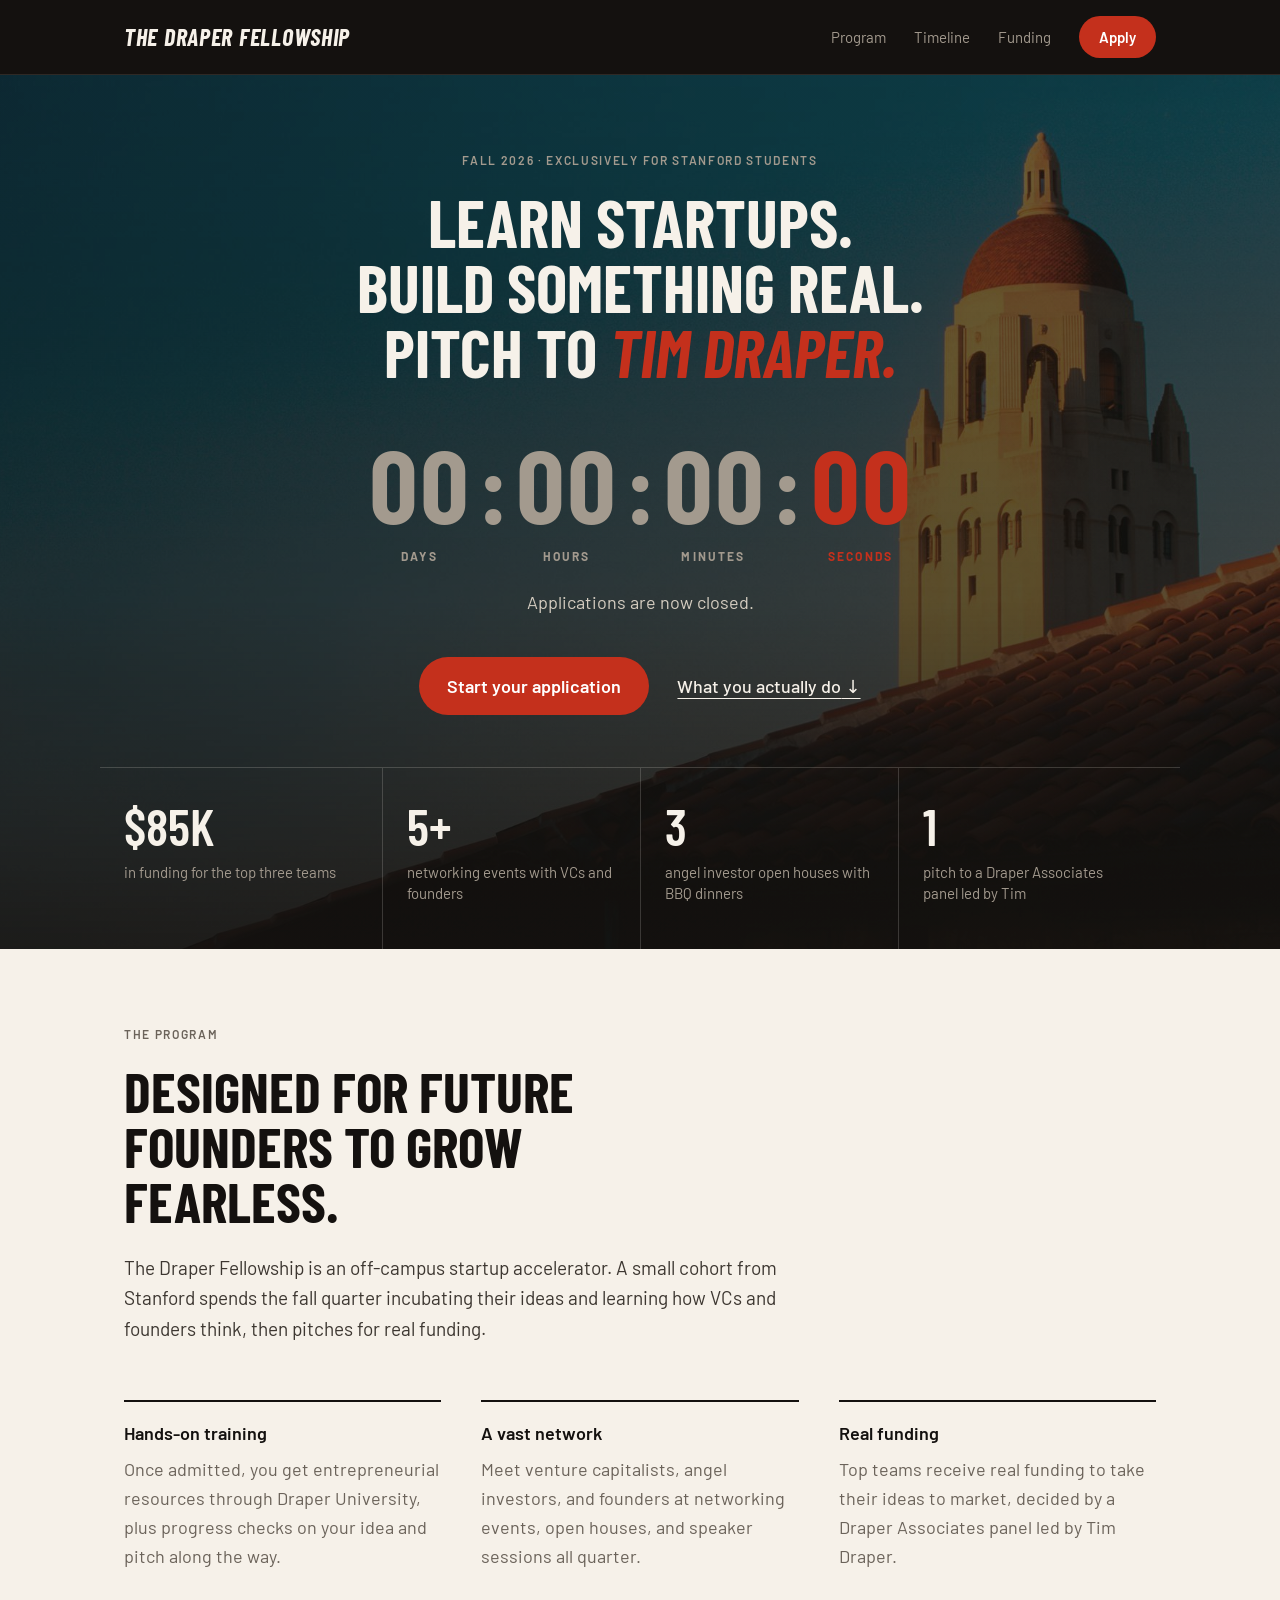
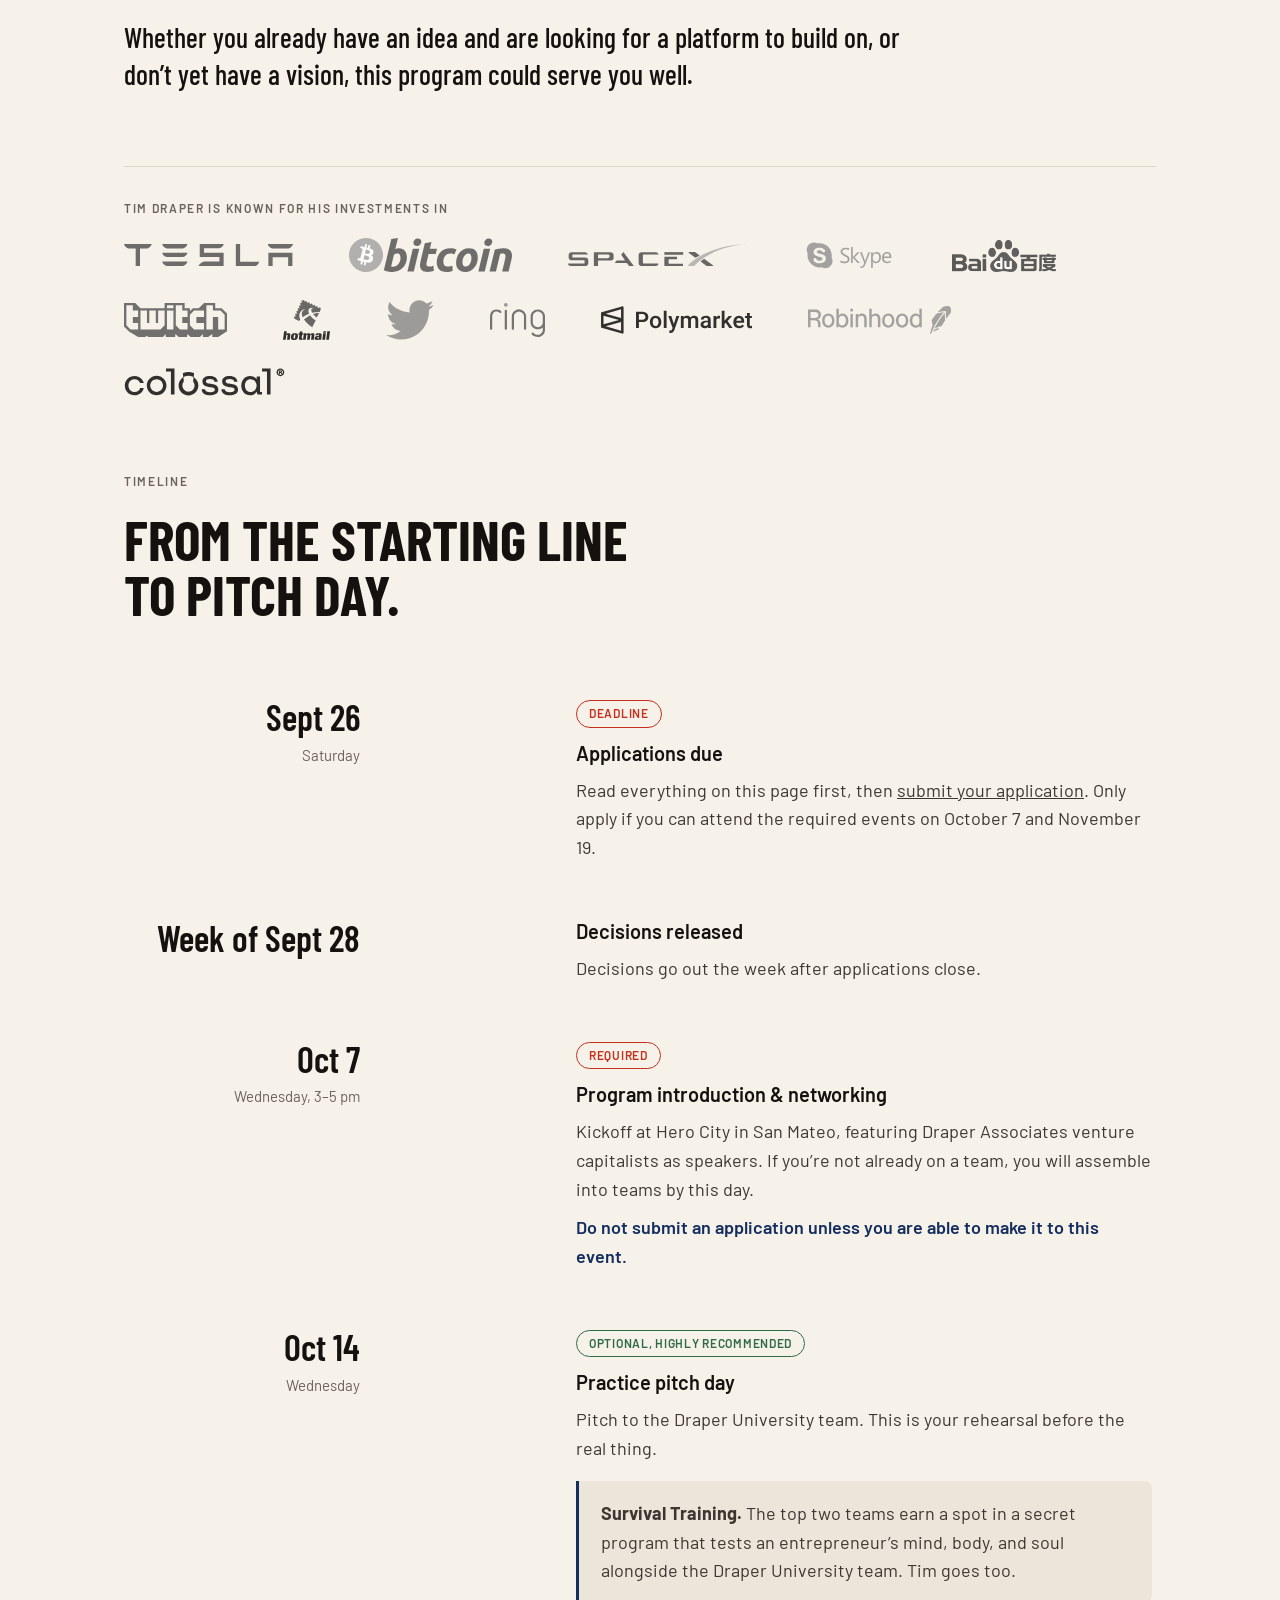
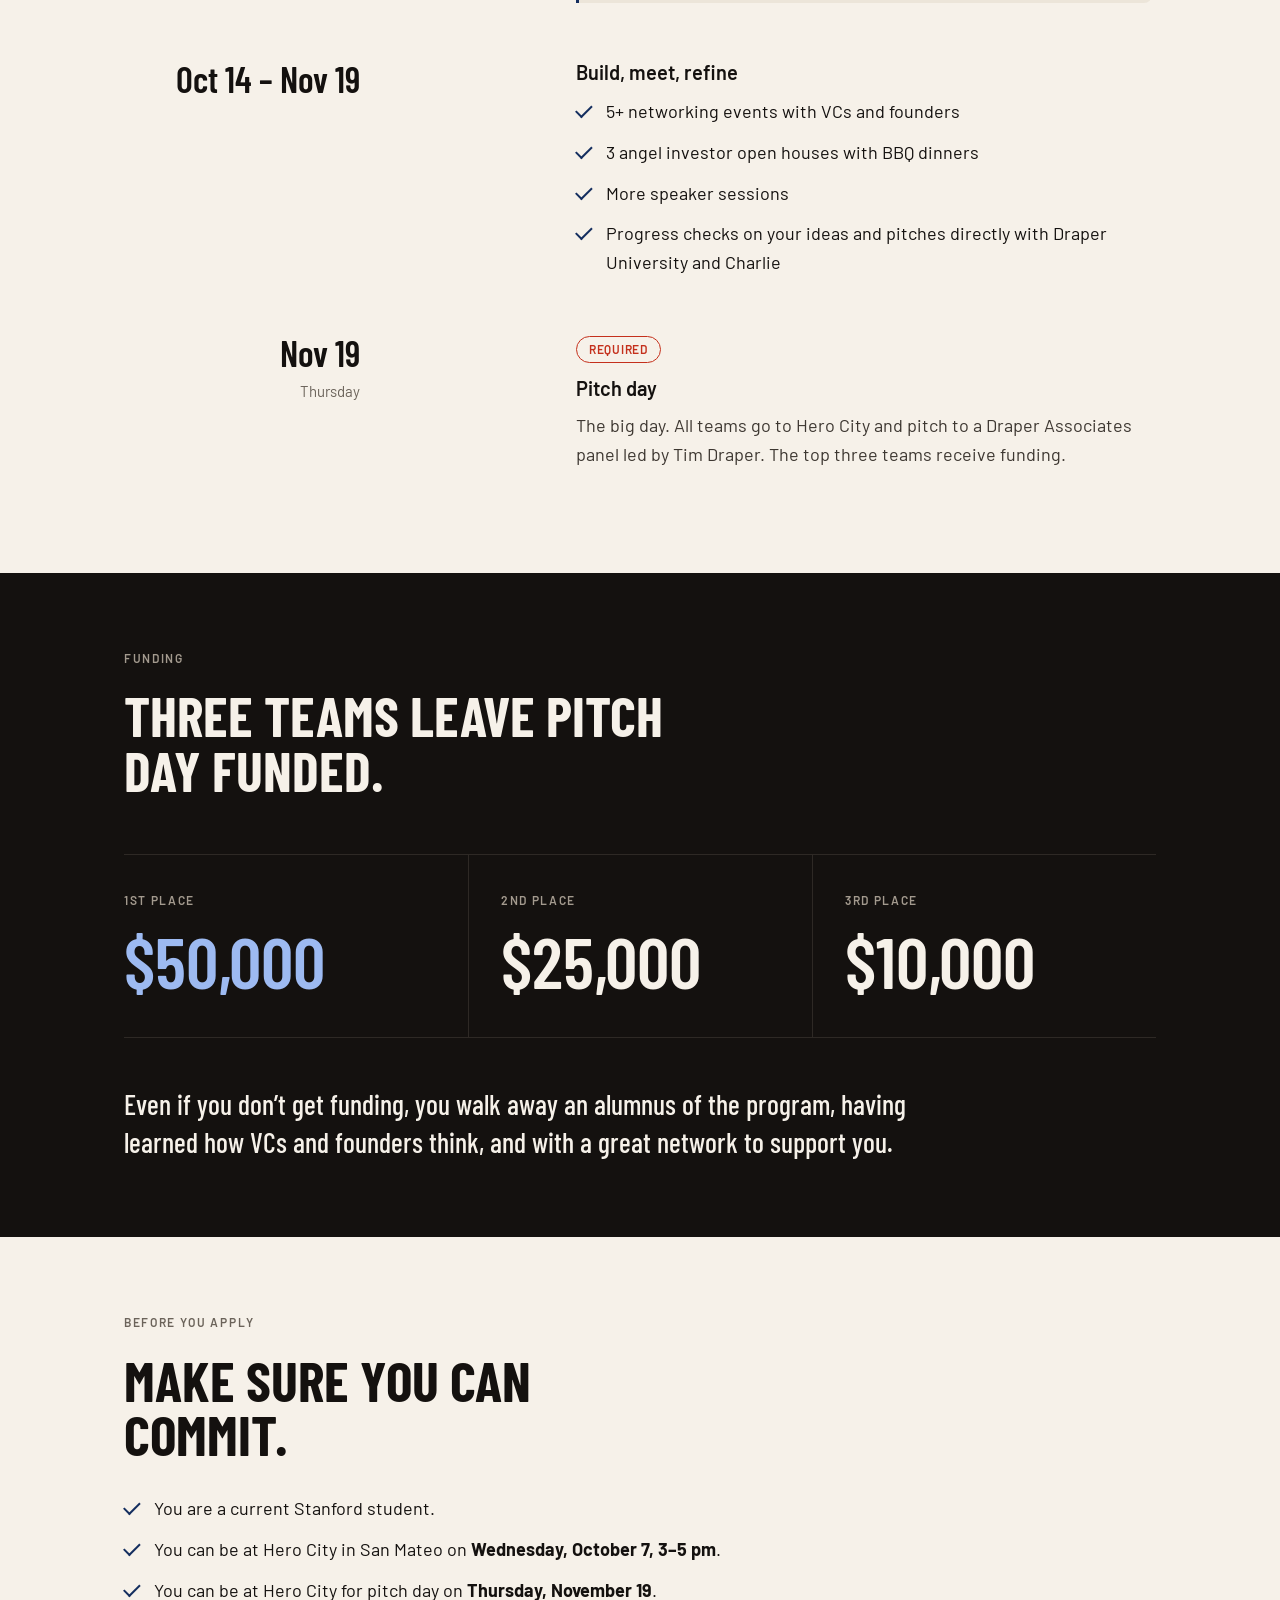
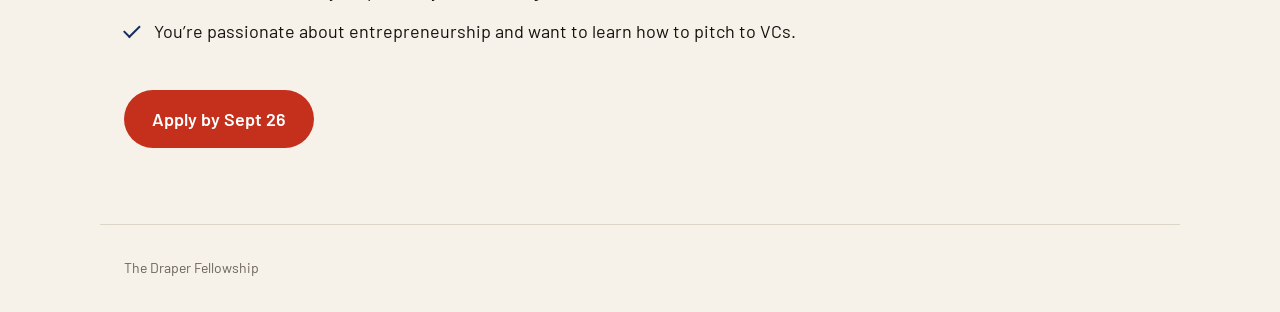
==== docs/index.html @ 833500d0 "Hero photo behind the landing block Co-Authored-By: Claude Fable 5.1 <noreply@anthropic.com> Claude-" ====
<!DOCTYPE html>
<html lang="en">
<head>
  <meta charset="utf-8">
  <meta name="viewport" content="width=device-width, initial-scale=1">
  <title>The Draper Fellowship</title>
  <meta name="description" content="An off-campus startup accelerator for Stanford students. Learn how VCs and founders think, build your network, and pitch a Draper Associates panel for real funding. Applications due Sept 26.">
  <meta property="og:title" content="The Draper Fellowship">
  <meta property="og:description" content="A fall-quarter startup accelerator for Stanford students. Applications due Sept 26.">
  <meta property="og:type" content="website">
  <meta name="theme-color" content="#14110f">
  <link rel="icon" href="data:image/svg+xml,%3Csvg xmlns='http://www.w3.org/2000/svg' viewBox='0 0 64 64'%3E%3Crect width='64' height='64' rx='12' fill='%2314110f'/%3E%3Ctext x='32' y='46' font-family='Georgia,serif' font-size='40' font-style='italic' text-anchor='middle' fill='%23f6f1e9'%3ED%3C/text%3E%3C/svg%3E">
  <link rel="preconnect" href="https://fonts.googleapis.com">
  <link rel="preconnect" href="https://fonts.gstatic.com" crossorigin>
  <link href="https://fonts.googleapis.com/css2?family=Barlow+Condensed:ital,wght@0,500;0,600;0,700;1,700&family=Barlow:wght@400;500;600&display=swap" rel="stylesheet">
  <link rel="stylesheet" href="styles.css?v=18">
  <script src="main.js?v=15" defer></script>
</head>
<body>

  <header class="bar dark">
    <div class="nav wrap">
      <a class="wordmark" href="#top">The Draper Fellowship</a>
      <nav aria-label="Main">
        <a href="#program">Program</a>
        <a href="#timeline">Timeline</a>
        <a href="#funding">Funding</a>
        <a class="btn btn-small" href="#apply">Apply</a>
      </nav>
    </div>
  </header>

  <div class="dark hero-bg">
    <section class="hero wrap" id="top">
      <p class="eyebrow">Fall 2026 &middot; Exclusively for Stanford students</p>
      <h1>Learn startups.<br>Build something real.<br>Pitch to <em>Tim Draper.</em></h1>
      <div class="countdown" data-deadline="2026-09-26T23:59:59-07:00" role="timer" aria-live="off">
        <div><span class="num" data-unit="d">00</span><span class="unit">Days</span></div>
        <div><span class="num" data-unit="h">00</span><span class="unit">Hours</span></div>
        <div><span class="num" data-unit="m">00</span><span class="unit">Minutes</span></div>
        <div><span class="num" data-unit="s">00</span><span class="unit">Seconds</span></div>
      </div>
      <p class="until">until applications close, Saturday September 26</p>
      <div class="cta-row">
        <a class="btn" href="https://forms.gle/SGNK3WYaj53eyeUG7" target="_blank" rel="noopener">Start your application</a>
        <a class="link-arrow" href="#program">What you actually do</a>
      </div>
    </section>

    <section class="stats wrap" aria-label="Program at a glance">
      <div><strong data-count="85" data-prefix="$" data-suffix="K">$85K</strong><span>in funding for the top three teams</span></div>
      <div><strong>5+</strong><span>networking events with VCs and founders</span></div>
      <div><strong>3</strong><span>angel investor open houses with BBQ dinners</span></div>
      <div><strong>1</strong><span>pitch to a Draper Associates panel led by Tim</span></div>
    </section>
  </div>

  <main>
    <section class="section wrap" id="program">
      <p class="eyebrow">The program</p>
      <h2>Designed for future founders to grow fearless.</h2>
      <p class="intro">The Draper Fellowship is an off-campus startup accelerator. A small cohort from Stanford spends the fall quarter incubating their ideas and learning how VCs and founders think, then pitches for real funding.</p>
      <div class="pillars">
        <article>
          <h3>Hands-on training</h3>
          <p>Once admitted, you get entrepreneurial resources through Draper University, plus progress checks on your idea and pitch along the way.</p>
        </article>
        <article>
          <h3>A vast network</h3>
          <p>Meet venture capitalists, angel investors, and founders at networking events, open houses, and speaker sessions all quarter.</p>
        </article>
        <article>
          <h3>Real funding</h3>
          <p>Top teams receive real funding to take their ideas to market, decided by a Draper Associates panel led by Tim Draper.</p>
        </article>
      </div>
      <p class="note">Whether you already have an idea and are looking for a platform to build on, or don&rsquo;t yet have a vision, this program could serve you well.</p>

      <div class="portfolio">
        <p class="eyebrow">Tim Draper is known for his investments in</p>
        <ul class="logos">
          <li><img src="logos/tesla.svg" alt="Tesla" loading="lazy"></li>
          <li><img src="logos/bitcoin.svg" alt="Bitcoin" loading="lazy"></li>
          <li><img src="logos/spacex.svg" alt="SpaceX" loading="lazy"></li>
          <li><img src="logos/skype.svg" alt="Skype" loading="lazy"></li>
          <li><img src="logos/baidu.png" alt="Baidu" loading="lazy"></li>
          <li><img src="logos/twitch.svg" alt="Twitch" loading="lazy"></li>
          <li><img src="logos/hotmail.svg" alt="Hotmail" loading="lazy"></li>
          <li><img src="logos/twitter.svg" alt="Twitter" loading="lazy"></li>
          <li><img src="logos/ring.svg" alt="Ring" loading="lazy"></li>
          <li><img src="logos/polymarket.svg" alt="Polymarket" loading="lazy"></li>
          <li><img src="logos/robinhood.svg" alt="Robinhood" loading="lazy"></li>
          <li><img src="logos/colossal.svg" alt="Colossal Biosciences" loading="lazy"></li>
        </ul>
      </div>
    </section>

    <section class="section wrap" id="timeline">
      <p class="eyebrow">Timeline</p>
      <h2>From the starting line to pitch day.</h2>

      <div class="timeline-wrap">
      <ol class="timeline">
        <li>
          <div class="when"><span class="date">Sept 26</span><span class="day">Saturday</span></div>
          <div class="what">
            <span class="tag tag-accent">Deadline</span>
            <h3>Applications due</h3>
            <p>Read everything on this page first, then <a href="#apply">submit your application</a>. Only apply if you can attend the required events on October 7 and November 19.</p>
          </div>
        </li>
        <li>
          <div class="when"><span class="date">Week of Sept 28</span></div>
          <div class="what">
            <h3>Decisions released</h3>
            <p>Decisions go out the week after applications close.</p>
          </div>
        </li>
        <li>
          <div class="when"><span class="date">Oct 7</span><span class="day">Wednesday, 3&ndash;5 pm</span></div>
          <div class="what">
            <span class="tag tag-accent">Required</span>
            <h3>Program introduction &amp; networking</h3>
            <p>Kickoff at Hero City in San Mateo, featuring Draper Associates venture capitalists as speakers. If you&rsquo;re not already on a team, you will assemble into teams by this day.</p>
            <p class="warn">Do not submit an application unless you are able to make it to this event.</p>
          </div>
        </li>
        <li>
          <div class="when"><span class="date">Oct 14</span><span class="day">Wednesday</span></div>
          <div class="what">
            <span class="tag tag-go">Optional, highly recommended</span>
            <h3>Practice pitch day</h3>
            <p>Pitch to the Draper University team. This is your rehearsal before the real thing.</p>
            <p class="callout"><strong>Survival Training.</strong> The top two teams earn a spot in a secret program that tests an entrepreneur&rsquo;s mind, body, and soul alongside the Draper University team. Tim goes too.</p>
          </div>
        </li>
        <li>
          <div class="when"><span class="date">Oct 14 &ndash; Nov 19</span></div>
          <div class="what">
            <h3>Build, meet, refine</h3>
            <ul class="checks">
              <li>5+ networking events with VCs and founders</li>
              <li>3 angel investor open houses with BBQ dinners</li>
              <li>More speaker sessions</li>
              <li>Progress checks on your ideas and pitches directly with Draper University and Charlie</li>
            </ul>
          </div>
        </li>
        <li>
          <div class="when"><span class="date">Nov 19</span><span class="day">Thursday</span></div>
          <div class="what">
            <span class="tag tag-accent">Required</span>
            <h3>Pitch day</h3>
            <p>The big day. All teams go to Hero City and pitch to a Draper Associates panel led by Tim Draper. The top three teams receive funding.</p>
          </div>
        </li>
      </ol>
      </div>
    </section>

    <section class="dark band" id="funding">
      <div class="wrap">
        <p class="eyebrow">Funding</p>
        <h2>Three teams leave pitch day funded.</h2>
        <div class="prizes">
          <div><span class="place">1st place</span><strong data-count="50000" data-prefix="$">$50,000</strong></div>
          <div><span class="place">2nd place</span><strong data-count="25000" data-prefix="$">$25,000</strong></div>
          <div><span class="place">3rd place</span><strong data-count="10000" data-prefix="$">$10,000</strong></div>
        </div>
        <p class="note">Even if you don&rsquo;t get funding, you walk away an alumnus of the program, having learned how VCs and founders think, and with a great network to support you.</p>
      </div>
    </section>

    <section class="section wrap apply" id="apply">
      <p class="eyebrow">Before you apply</p>
      <h2>Make sure you can commit.</h2>
      <ul class="checks">
        <li>You are a current Stanford student.</li>
        <li>You can be at Hero City in San Mateo on <strong>Wednesday, October 7, 3&ndash;5 pm</strong>.</li>
        <li>You can be at Hero City for pitch day on <strong>Thursday, November 19</strong>.</li>
        <li>You&rsquo;re passionate about entrepreneurship and want to learn how to pitch to VCs.</li>
      </ul>
      <a class="btn" href="https://forms.gle/SGNK3WYaj53eyeUG7" target="_blank" rel="noopener">Apply by Sept 26</a>
    </section>
  </main>

  <dialog class="welcome" aria-labelledby="welcome-title">
    <button class="welcome-close" type="button" aria-label="Close">&times;</button>
    <p class="eyebrow">Fall 2026 &middot; Stanford students</p>
    <h2 id="welcome-title">Stay in the loop.</h2>
    <p>Applications for The Draper Fellowship close Saturday, September 26. Leave your email for updates on events, deadlines and future cohorts.</p>
    <!-- MAILING LIST: data-form is the Google Form ID, data-entry the Email question's entry ID -->
    <form class="signup" data-form="1FAIpQLSf-tnY-HEZsAlSO1pd43NrsyA0CG9No7Oa1sWK3fm_6iik1VA" data-entry="2117742512" novalidate>
      <label class="sr-only" for="signup-email">Email</label>
      <input id="signup-email" type="email" name="email" placeholder="you@stanford.edu" required autocomplete="email">
      <button class="btn" type="submit">Join the list</button>
      <p class="signup-msg" aria-live="polite"></p>
    </form>
    <div class="cta-row">
      <a class="btn btn-outline" href="https://forms.gle/SGNK3WYaj53eyeUG7" target="_blank" rel="noopener">Start your application</a>
      <button class="link-arrow welcome-later" type="button">Read about the program first</button>
    </div>
  </dialog>

  <footer class="wrap">
    <span>The Draper Fellowship</span>
  </footer>

</body>
</html>
---- docs/styles.css ----
:root {
  --ink: #14110f;
  --paper: #f6f1e9;
  --muted: #6b635a;
  --line: #ddd5c8;
  --accent: #142e5f;
  --on-accent: #fff;
  /* red for the CTA and required/deadline tags, green for the optional tag */
  --red: #c4301c;
  --green: #2e6b45;
  --display: "Barlow Condensed", "Arial Narrow", sans-serif;
  --sans: "Barlow", system-ui, -apple-system, sans-serif;
}

* { box-sizing: border-box; }

html { scroll-behavior: smooth; }

@media (prefers-reduced-motion: reduce) {
  html { scroll-behavior: auto; }
}

body {
  margin: 0;
  background: var(--paper);
  color: var(--ink);
  font-family: var(--sans);
  font-size: 1.125rem;
  line-height: 1.6;
  -webkit-font-smoothing: antialiased;
}

h1, h2, h3, p, ul, ol { margin: 0; }
ul, ol { padding: 0; list-style: none; }

a { color: inherit; }
a:focus-visible { outline: 2px solid var(--accent); outline-offset: 3px; }

.wrap {
  width: 100%;
  max-width: 1080px;
  margin-inline: auto;
  padding-inline: 24px;
}

.dark {
  background: var(--ink);
  color: var(--paper);
  --muted: #a39a8e;
  --line: #2e2925;
  /* #142e5f is unreadable on ink (1.4:1), so dark sections use a tint of the same hue */
  --accent: #9dbaf1;
  --on-accent: var(--ink);
}

h1, h2 {
  font-family: var(--display);
  font-weight: 700;
  text-transform: uppercase;
  line-height: 0.98;
}

h1 { font-size: clamp(2.0625rem, 5.4vw, 4.125rem); margin-inline: auto; }
h1 em { color: var(--red); }
h2 { font-size: clamp(2.125rem, 4.8vw, 3.5rem); max-width: 22ch; }
h3 { font-size: 1.125rem; font-weight: 600; line-height: 1.3; }

.eyebrow {
  font-size: 0.75rem;
  font-weight: 600;
  letter-spacing: 0.14em;
  text-transform: uppercase;
  color: var(--muted);
  margin-bottom: 20px;
}

/* Nav */

.bar {
  position: sticky;
  top: 0;
  z-index: 10;
  border-bottom: 1px solid var(--line);
}

[id] { scroll-margin-top: 72px; }

.nav {
  display: flex;
  align-items: center;
  justify-content: space-between;
  gap: 16px;
  padding-block: 16px;
}

.wordmark {
  font-family: var(--display);
  font-weight: 700;
  font-style: italic;
  text-transform: uppercase;
  letter-spacing: 0.03em;
  font-size: 1.5rem;
  text-decoration: none;
  line-height: 1.1;
}

.nav nav { display: flex; align-items: center; gap: 28px; }

.nav nav a:not(.btn) {
  font-size: 0.9375rem;
  text-decoration: none;
  color: var(--muted);
}
.nav nav a:not(.btn):hover { color: var(--paper); }

/* Buttons */

.btn {
  display: inline-block;
  background: var(--red);
  color: #fff;
  font-weight: 600;
  text-decoration: none;
  padding: 15px 28px;
  border-radius: 999px;
  transition: transform 0.15s ease, background 0.15s ease;
}
.btn:hover { background: color-mix(in srgb, var(--red) 88%, #000); transform: translateY(-1px); }
.btn-small { padding: 9px 20px; font-size: 0.9375rem; }

.link-arrow { font-weight: 500; text-underline-offset: 5px; background: none; border: 0; padding: 0; font: inherit; font-weight: 500; color: inherit; text-decoration: underline; cursor: pointer; }
.link-arrow::after { content: " \2193"; }

/* Hero */

/* photo behind the landing block; the gradient keeps cream text readable over the sky and roof */
.hero-bg {
  background:
    linear-gradient(180deg, rgba(20, 17, 15, 0.62) 0%, rgba(20, 17, 15, 0.7) 60%, rgba(20, 17, 15, 0.92) 100%),
    url("hero.jpg") center 30% / cover no-repeat;
}
.hero-bg .stats { border-top-color: rgba(246, 241, 233, 0.18); }
.hero-bg .stats div + div { border-left-color: rgba(246, 241, 233, 0.18); }


.hero { padding-block: clamp(38px, 6.4vw, 76px) clamp(32px, 4.8vw, 52px); text-align: center; }
.hero .cta-row { justify-content: center; }

.countdown {
  display: flex;
  justify-content: center;
  align-items: flex-start;
  margin-top: clamp(28px, 4vw, 48px);
}
.countdown div { position: relative; padding-inline: 0.22em; font-size: clamp(2.5rem, 8vw, 6.5rem); }
/* the colon between groups */
.countdown div + div::before {
  content: ":";
  position: absolute;
  left: 0;
  top: 0.02em;
  transform: translateX(-50%);
  color: var(--muted);
  font-family: var(--display);
  font-weight: 700;
  line-height: 1;
}
.countdown .num {
  display: block;
  font-family: var(--display);
  font-weight: 700;
  font-size: 1em;
  line-height: 1;
  font-variant-numeric: tabular-nums;
}
.countdown .unit {
  display: block;
  margin-top: 12px;
  font-size: 0.75rem;
  font-weight: 700;
  letter-spacing: 0.18em;
  text-transform: uppercase;
  color: var(--accent);
}
.countdown div:last-child .num, .countdown div:last-child .unit { color: var(--red); }
.countdown.is-over .num, .countdown.is-over .unit { color: var(--muted); }

.until { margin-top: 22px; color: #d5cdc1; }

.intro { max-width: 62ch; margin-top: 24px; font-size: 1.1875rem; color: #3d3731; }

.cta-row {
  display: flex;
  flex-wrap: wrap;
  align-items: center;
  gap: 16px 28px;
  margin-top: 40px;
}

.stats {
  display: grid;
  grid-template-columns: repeat(4, 1fr);
  border-top: 1px solid var(--line);
}

.stats div { padding: 32px 24px 44px 0; }
.stats div + div { padding-left: 24px; border-left: 1px solid var(--line); }

.stats strong {
  display: block;
  font-family: var(--display);
  font-weight: 600;
  font-size: clamp(2.25rem, 4vw, 3.25rem);
  line-height: 1;
  margin-bottom: 10px;
}

.stats span { font-size: 0.9375rem; color: var(--muted); line-height: 1.45; display: block; }

/* Sections */

.section { padding-block: clamp(44px, 6.4vw, 76px); }
.section + .section { padding-top: 0; }

.pillars {
  display: grid;
  grid-template-columns: repeat(3, 1fr);
  gap: 40px;
  margin-top: 56px;
}

.pillars article { border-top: 2px solid var(--ink); padding-top: 20px; }
.pillars p { margin-top: 10px; color: var(--muted); }

.note {
  max-width: 62ch;
  margin-top: 48px;
  font-family: var(--display);
  font-weight: 500;
  font-size: clamp(1.375rem, 2.4vw, 1.75rem);
  line-height: 1.35;
}

.portfolio { margin-top: 72px; padding-top: 32px; border-top: 1px solid var(--line); }

.logos { display: flex; flex-wrap: wrap; align-items: center; gap: 28px 56px; }

/* logos are shown in one tone so the mixed brand colors read as a set; hover restores color */
.logos img {
  display: block;
  height: 34px;
  width: auto;
  filter: grayscale(1);
  opacity: 0.8;
  transition: filter 0.3s ease, opacity 0.3s ease;
}
.logos img:hover { filter: none; opacity: 1; }
/* wide wordmarks and tall marks sized to similar visual weight */
.logos img[alt="Tesla"], .logos img[alt="SpaceX"] { height: 22px; }
.logos img[alt="Colossal Biosciences"], .logos img[alt="Polymarket"], .logos img[alt="Robinhood"] { height: 28px; }
.logos img[alt="Hotmail"], .logos img[alt="Twitter"] { height: 40px; }

/* Timeline: main.js draws a winding road between the date and detail columns */

.timeline-wrap { position: relative; margin-top: 48px; --road-x: 260px; --road-w: 168px; }
.timeline { position: relative; }

.timeline > li {
  display: grid;
  grid-template-columns: var(--road-x) var(--road-w) 1fr;
  padding-block: 28px;
}
.when { text-align: right; padding-right: 24px; }
.what { grid-column: 3; padding-left: 24px; }

.road {
  position: absolute;
  top: 0;
  left: var(--road-x);
  width: var(--road-w);
  height: 100%;
  overflow: visible;
  pointer-events: none;
}
.road path { fill: none; }
.road-base { stroke: #cfc6b8; }
.road-driven { stroke: var(--accent); }
.road-dash { stroke: var(--paper); stroke-dasharray: 10 12; }

.flag { opacity: 0.3; transition: opacity 0.3s ease; transform-box: fill-box; transform-origin: 50% 100%; }
.flag.is-active { opacity: 1; }
.flag line { stroke: var(--ink); stroke-width: 2; stroke-linecap: round; }
.flag rect { stroke: var(--ink); stroke-width: 1; }

.car-body { fill: #fff; stroke: var(--ink); stroke-width: 1.5; }
.car-stripe { fill: var(--accent); }
.car-glass { fill: var(--ink); }

.when .date {
  display: block;
  font-family: var(--display);
  font-weight: 600;
  font-size: clamp(1.75rem, 3vw, 2.25rem);
  line-height: 1.1;
}
.when .day { display: block; margin-top: 6px; font-size: 0.9375rem; color: var(--muted); }

.what { max-width: 60ch; }
.what p { margin-top: 10px; color: #3d3731; }
.what h3 { font-size: 1.25rem; }

.tag {
  display: inline-block;
  margin-bottom: 12px;
  padding: 3px 12px;
  border: 1px solid var(--line);
  border-radius: 999px;
  font-size: 0.75rem;
  font-weight: 600;
  letter-spacing: 0.06em;
  text-transform: uppercase;
  color: var(--muted);
}
.tag-accent { border-color: var(--red); color: var(--red); }
.tag-go { border-color: var(--green); color: var(--green); }

.what .warn { color: var(--accent); font-weight: 600; }

.what .callout {
  margin-top: 18px;
  padding: 18px 22px;
  background: #ece5d9;
  border-left: 3px solid var(--accent);
  border-radius: 0 8px 8px 0;
}

.checks li {
  position: relative;
  padding-left: 30px;
  margin-top: 12px;
}
.checks li::before {
  content: "";
  position: absolute;
  left: 2px;
  top: 0.55em;
  width: 14px;
  height: 7px;
  border-left: 2px solid var(--accent);
  border-bottom: 2px solid var(--accent);
  transform: rotate(-45deg) translateY(-3px);
}

/* Funding band */

.band { padding-block: clamp(44px, 6.4vw, 76px); }

.prizes {
  display: grid;
  grid-template-columns: repeat(3, 1fr);
  margin-top: 56px;
  border-block: 1px solid var(--line);
}

.prizes div { padding: 36px 24px 40px 0; }
.prizes div + div { padding-left: 32px; border-left: 1px solid var(--line); }

.prizes .place {
  display: block;
  font-size: 0.75rem;
  font-weight: 600;
  letter-spacing: 0.14em;
  text-transform: uppercase;
  color: var(--muted);
  margin-bottom: 14px;
}

.prizes strong {
  font-family: var(--display);
  font-weight: 600;
  font-size: clamp(2.5rem, 6vw, 4.5rem);
  line-height: 1;
}
.prizes div:first-child strong { color: var(--accent); }

/* Apply */

.apply .checks { margin-top: 32px; }
.apply .btn { margin-top: 44px; }

footer {
  padding-block: 32px;
  border-top: 1px solid var(--line);
  font-size: 0.875rem;
  color: var(--muted);
}

/* Motion (classes are added by main.js, so nothing is hidden without it) */

.reveal {
  opacity: 0;
  transform: translateY(22px);
  transition: opacity 0.7s ease, transform 0.7s cubic-bezier(0.2, 0.7, 0.2, 1);
  transition-delay: var(--d, 0s);
}
.reveal.in { opacity: 1; transform: none; }
.stats .reveal { transition-delay: calc(0.5s + var(--d, 0s)); }

.marquee {
  overflow: hidden;
  -webkit-mask-image: linear-gradient(90deg, transparent, #000 8%, #000 92%, transparent);
  mask-image: linear-gradient(90deg, transparent, #000 8%, #000 92%, transparent);
}
.marquee .track { display: flex; width: max-content; animation: marquee 45s linear infinite; }
.marquee:hover .track { animation-play-state: paused; }
.marquee ul { flex-wrap: nowrap; flex-shrink: 0; padding-right: 56px; }

@keyframes marquee { to { transform: translateX(-50%); } }
@keyframes flag-pop { 50% { transform: scale(1.3); } }
@keyframes rise { from { opacity: 0; transform: translateY(24px); } }

@media (prefers-reduced-motion: no-preference) {
  .flag.is-active { animation: flag-pop 0.4s ease; }
  .hero > * { animation: rise 0.9s cubic-bezier(0.2, 0.7, 0.2, 1) both; }
  .hero > :nth-child(2) { animation-delay: 0.08s; }
  .hero > :nth-child(3) { animation-delay: 0.2s; }
  .hero > :nth-child(4) { animation-delay: 0.32s; }
}

/* Welcome popup */

.welcome {
  width: min(92vw, 520px);
  padding: 36px 36px 32px;
  border: 0;
  border-radius: 16px;
  background: var(--paper);
  color: var(--ink);
  box-shadow: 0 30px 80px rgba(0, 0, 0, 0.35);
}
.welcome::backdrop { background: rgba(20, 17, 15, 0.7); }

/* Gradual entrance. Browsers without @starting-style just show the dialog immediately. */
@media (prefers-reduced-motion: no-preference) {
  .welcome, .welcome::backdrop {
    transition: opacity 0.45s ease, transform 0.45s cubic-bezier(0.2, 0.7, 0.2, 1), overlay 0.45s allow-discrete, display 0.45s allow-discrete;
  }
  .welcome[open] { opacity: 1; transform: translateY(0); }
  .welcome[open]::backdrop { opacity: 1; }
  @starting-style {
    .welcome[open] { opacity: 0; transform: translateY(28px); }
    .welcome[open]::backdrop { opacity: 0; }
  }
  .welcome:not([open]) { opacity: 0; transform: translateY(28px); }
  .welcome:not([open])::backdrop { opacity: 0; }
}
.welcome h2 { font-size: clamp(2rem, 4vw, 2.75rem); margin-bottom: 14px; }
.welcome p:not(.eyebrow) { color: #3d3731; }
.welcome .eyebrow { margin-bottom: 12px; }
.welcome .cta-row { margin-top: 22px; gap: 14px 24px; }
.signup { display: flex; flex-wrap: wrap; gap: 10px; margin-top: 22px; }
.signup input {
  flex: 1 1 200px;
  min-width: 0;
  padding: 13px 16px;
  border: 1px solid #c9c0b2;
  border-radius: 999px;
  background: #fff;
  color: var(--ink);
  font: inherit;
}
.signup input:focus { outline: 2px solid var(--accent); outline-offset: 2px; }
.signup .btn { padding-block: 13px; }
.signup-msg { flex-basis: 100%; min-height: 1.4em; margin: 0; font-size: 0.9375rem; color: var(--green); }
.signup-msg.is-error { color: var(--red); }
.signup.is-done input, .signup.is-done .btn { display: none; }

.btn-outline { background: transparent; color: var(--ink); box-shadow: inset 0 0 0 2px var(--ink); }
.btn-outline:hover { background: var(--ink); color: var(--paper); }

.sr-only { position: absolute; width: 1px; height: 1px; overflow: hidden; clip: rect(0 0 0 0); white-space: nowrap; }

.welcome-close {
  position: absolute;
  top: 12px;
  right: 14px;
  width: 36px;
  height: 36px;
  border: 0;
  border-radius: 50%;
  background: transparent;
  color: var(--muted);
  font-size: 1.5rem;
  line-height: 1;
  cursor: pointer;
}
.welcome-close:hover { background: #ece5d9; color: var(--ink); }

/* Small screens */

@media (max-width: 760px) {
  .nav nav a:not(.btn) { display: none; }

  .stats { grid-template-columns: repeat(2, 1fr); }
  .stats div { padding: 24px 16px 28px 0; }
  .stats div + div { padding-left: 0; border-left: 0; }
  .stats div:nth-child(even) { padding-left: 20px; border-left: 1px solid var(--line); }
  .stats div:nth-child(n+3) { border-top: 1px solid var(--line); }

  .pillars { grid-template-columns: 1fr; gap: 32px; }

  .countdown .unit { font-size: 0.625rem; letter-spacing: 0.12em; }
  .hero-bg { background-position: 76% 30%; background-size: auto 130%; }
  .welcome { padding: 28px 22px 24px; }

  .logos { gap: 20px 36px; }
  .logos img { height: 26px; }
  .logos img[alt="Tesla"], .logos img[alt="SpaceX"] { height: 17px; }
  .logos img[alt="Colossal Biosciences"], .logos img[alt="Polymarket"], .logos img[alt="Robinhood"] { height: 22px; }
  .logos img[alt="Hotmail"], .logos img[alt="Twitter"] { height: 30px; }
  .marquee ul { padding-right: 36px; }

  .timeline-wrap { --road-x: 0px; --road-w: 76px; }
  .timeline > li { display: block; padding: 22px 0 22px calc(var(--road-w) + 8px); }
  .when { text-align: left; padding-right: 0; margin-bottom: 12px; }
  .what { padding-left: 0; }

  .prizes { grid-template-columns: 1fr; }
  .prizes div { padding: 24px 0; }
  .prizes div + div { padding-left: 0; border-left: 0; border-top: 1px solid var(--line); }
}
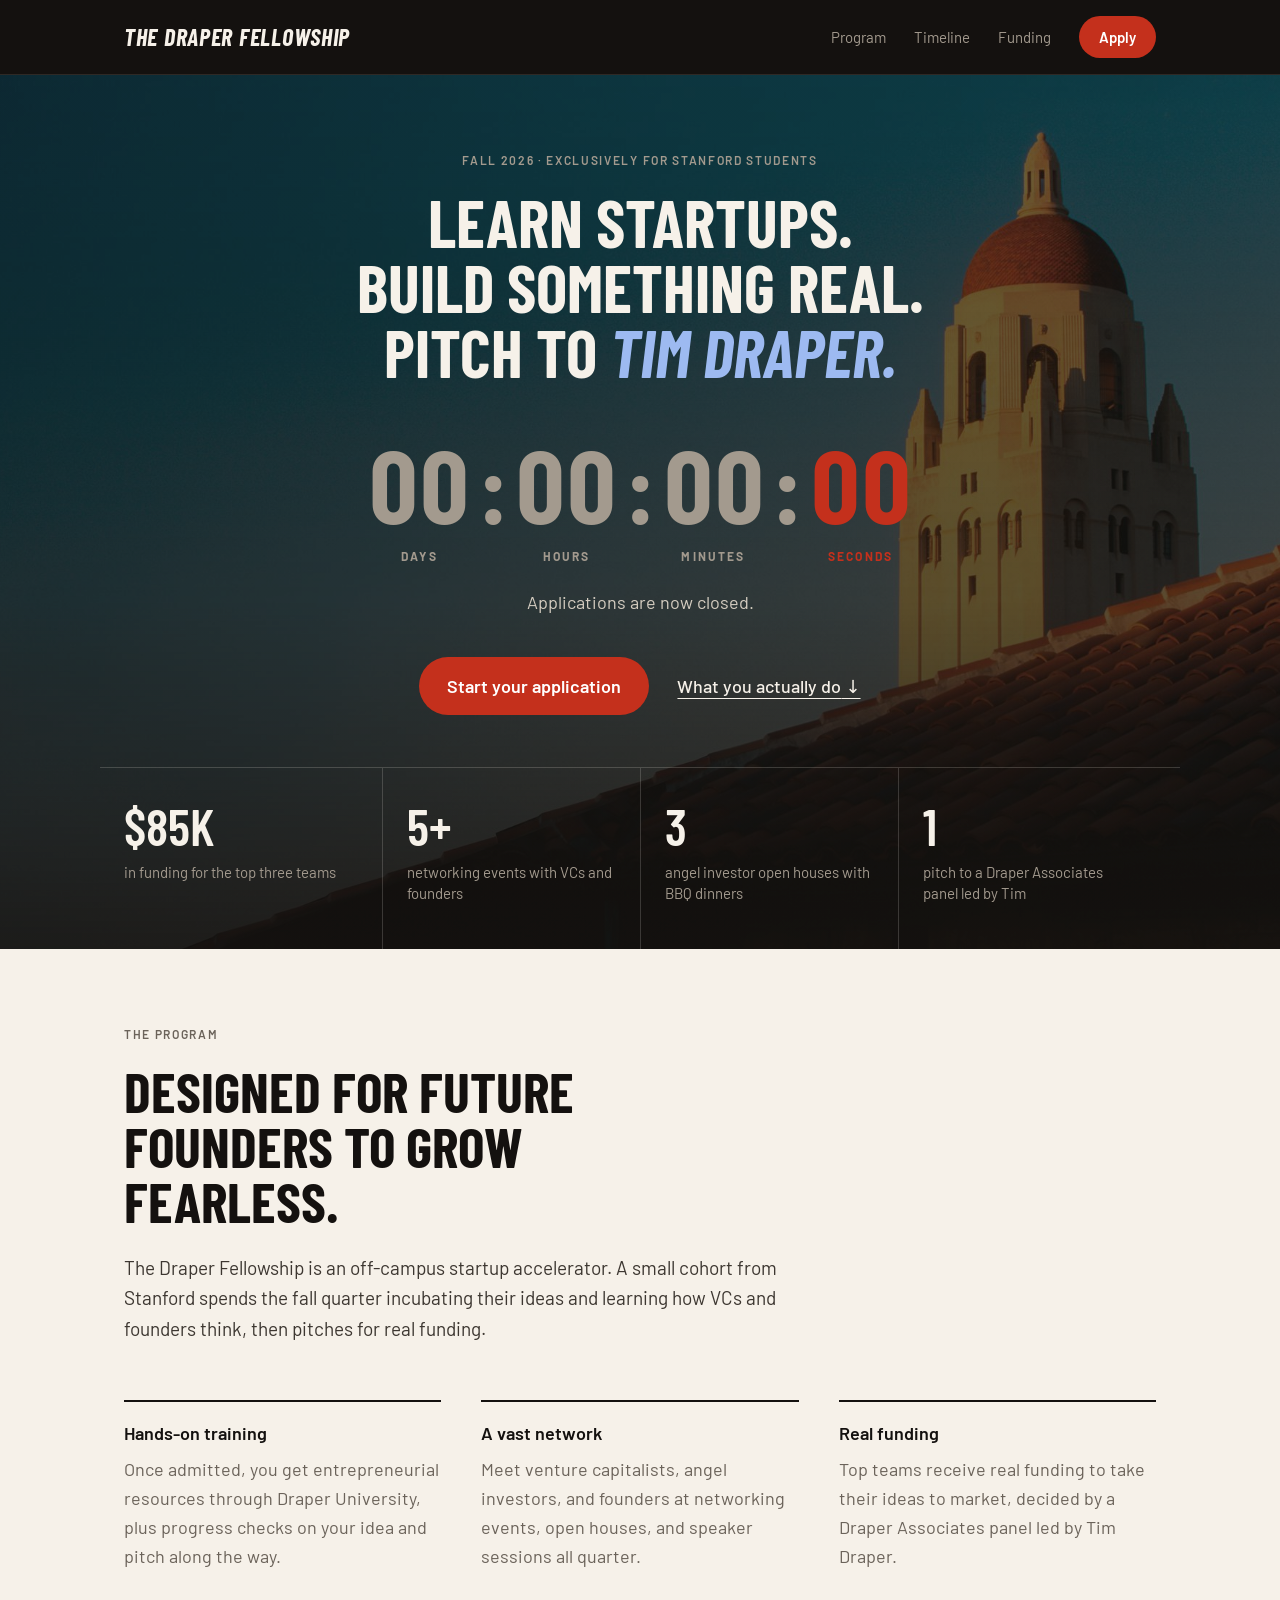
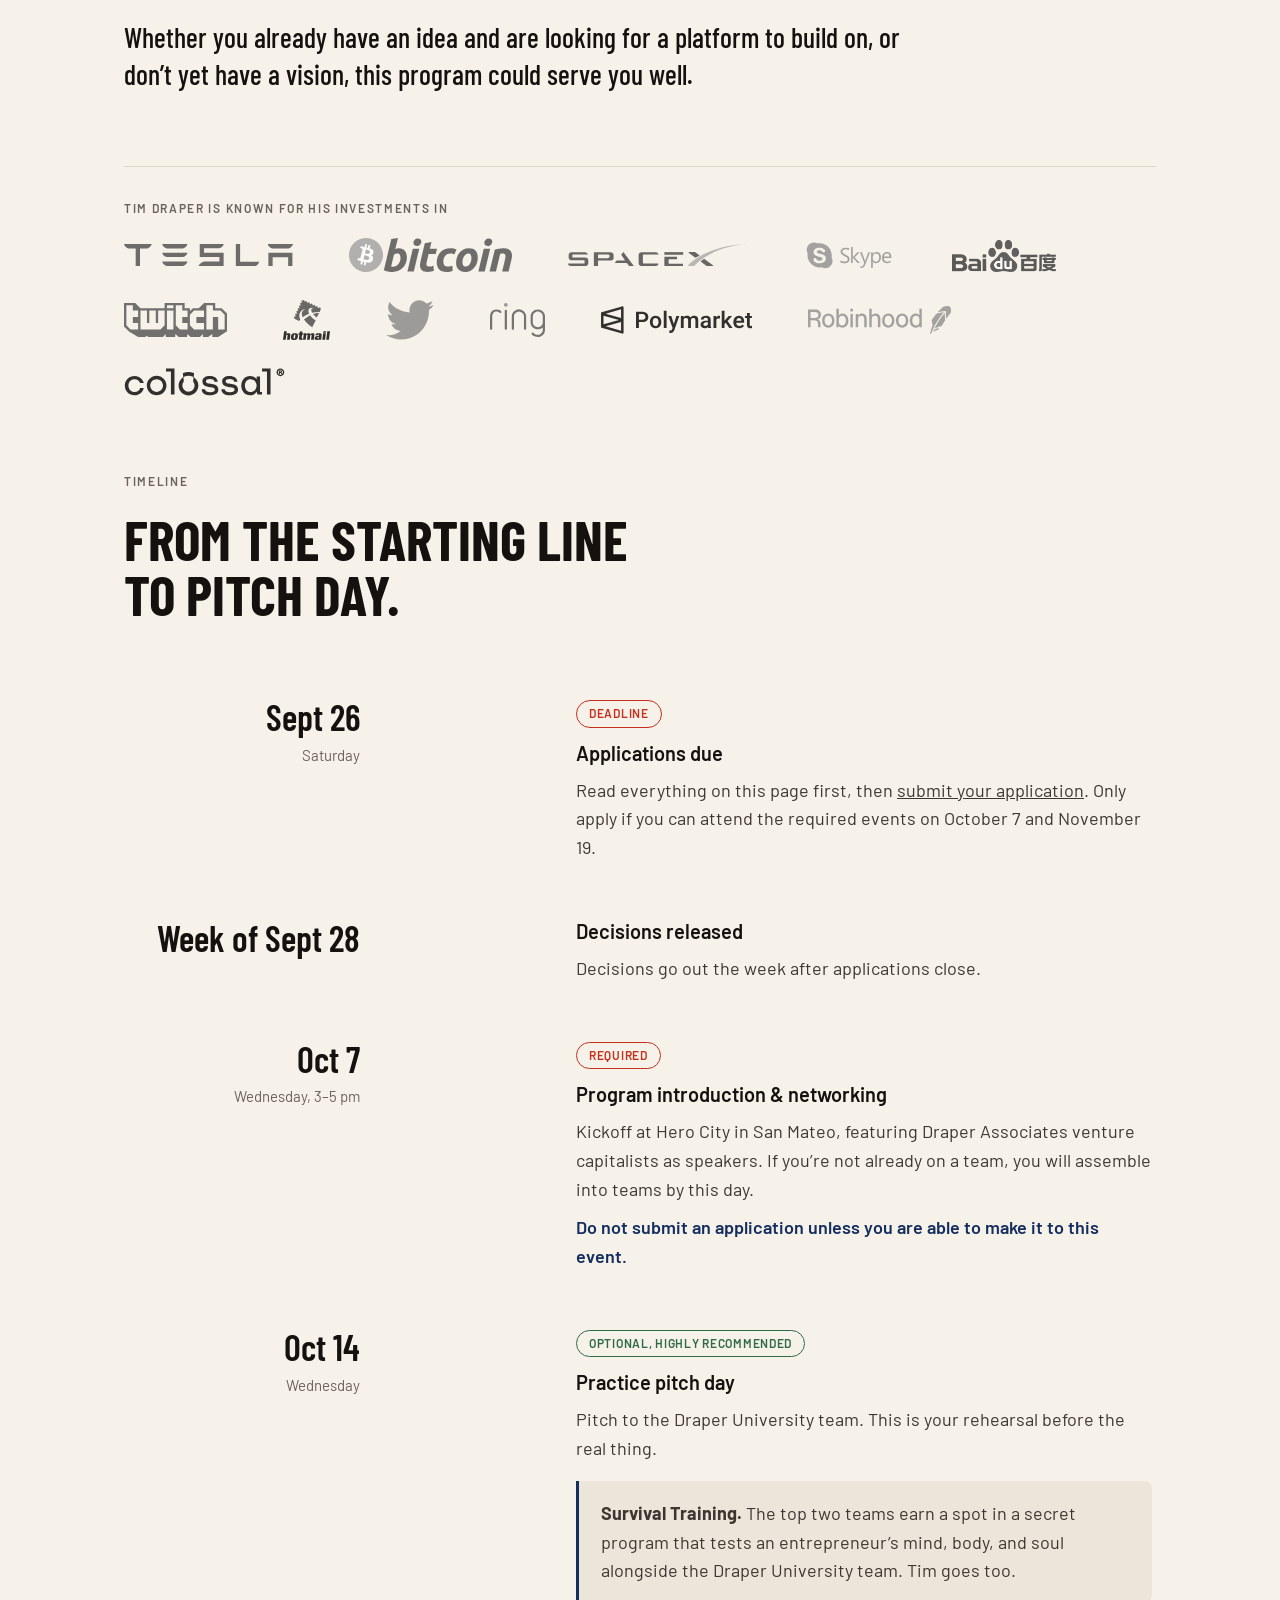
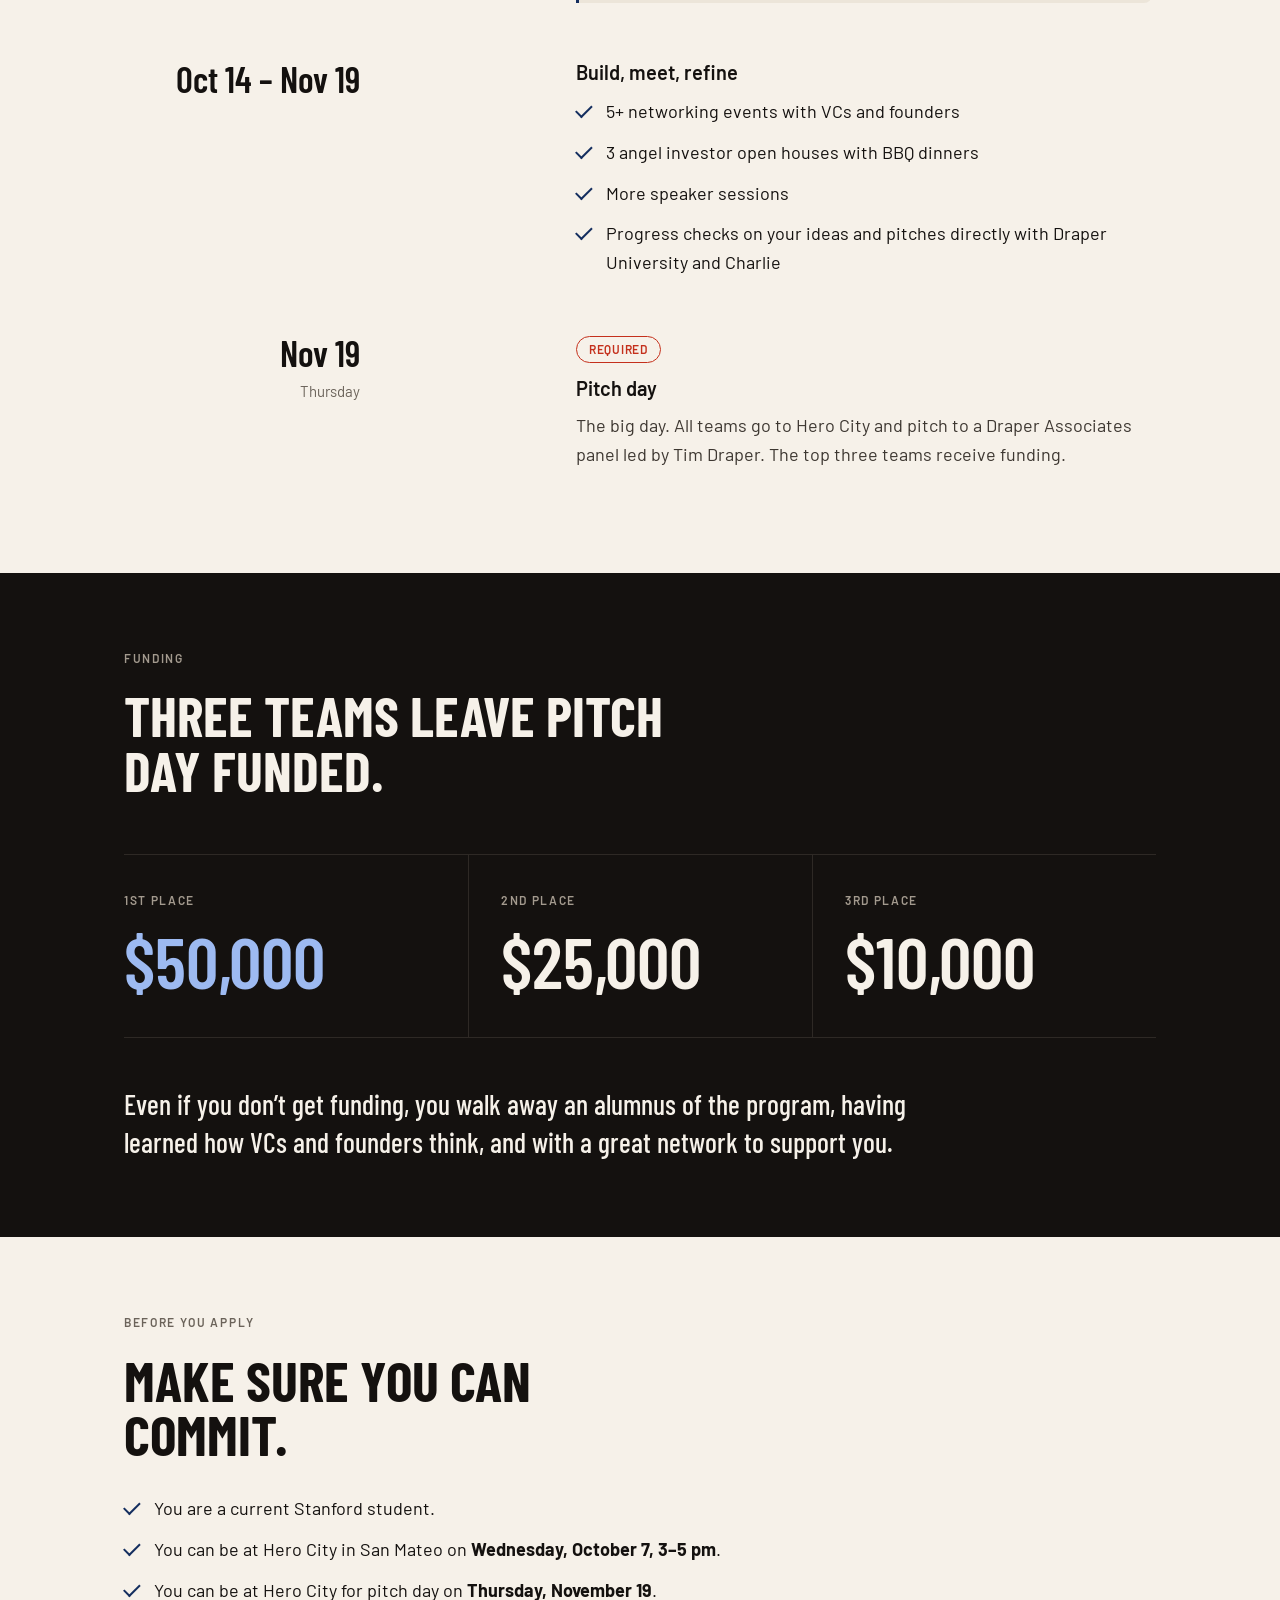
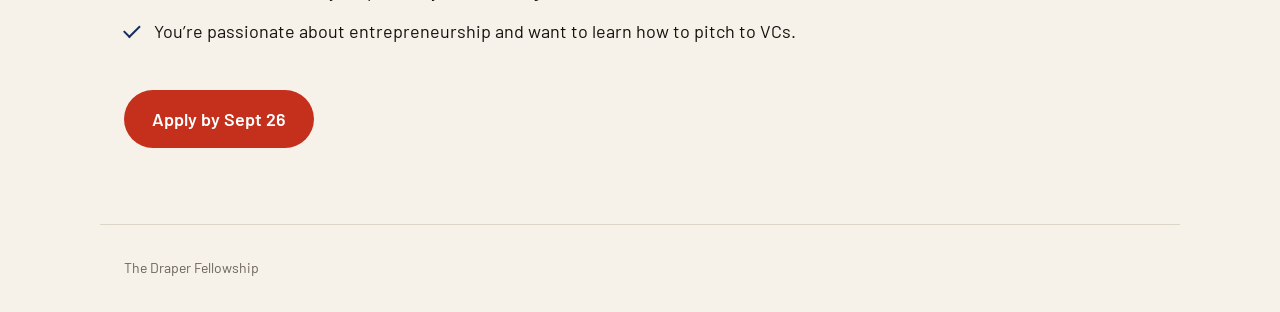
==== commit 0f6f057e: "Hero highlight in theme blue Co-Authored-By: Claude Fable 5.1 <noreply@anthropic.com> Claude-Session" ====
--- a/docs/index.html
+++ b/docs/index.html
@@ -13,7 +13,7 @@
   <link rel="preconnect" href="https://fonts.googleapis.com">
   <link rel="preconnect" href="https://fonts.gstatic.com" crossorigin>
   <link href="https://fonts.googleapis.com/css2?family=Barlow+Condensed:ital,wght@0,500;0,600;0,700;1,700&family=Barlow:wght@400;500;600&display=swap" rel="stylesheet">
-  <link rel="stylesheet" href="styles.css?v=18">
+  <link rel="stylesheet" href="styles.css?v=20">
   <script src="main.js?v=15" defer></script>
 </head>
 <body>
--- a/docs/styles.css
+++ b/docs/styles.css
@@ -61,7 +61,7 @@
 }
 
 h1 { font-size: clamp(2.0625rem, 5.4vw, 4.125rem); margin-inline: auto; }
-h1 em { color: var(--red); }
+h1 em { color: var(--accent); }
 h2 { font-size: clamp(2.125rem, 4.8vw, 3.5rem); max-width: 22ch; }
 h3 { font-size: 1.125rem; font-weight: 600; line-height: 1.3; }
 
@@ -510,7 +510,13 @@
   .pillars { grid-template-columns: 1fr; gap: 32px; }
 
   .countdown .unit { font-size: 0.625rem; letter-spacing: 0.12em; }
-  .hero-bg { background-position: 76% 30%; background-size: auto 130%; }
+  .hero-bg {
+    background-image:
+      linear-gradient(180deg, rgba(20, 17, 15, 0.74) 0%, rgba(20, 17, 15, 0.82) 60%, rgba(20, 17, 15, 0.94) 100%),
+      url("hero.jpg");
+    background-position: 76% 30%;
+    background-size: auto 130%;
+  }
   .welcome { padding: 28px 22px 24px; }
 
   .logos { gap: 20px 36px; }
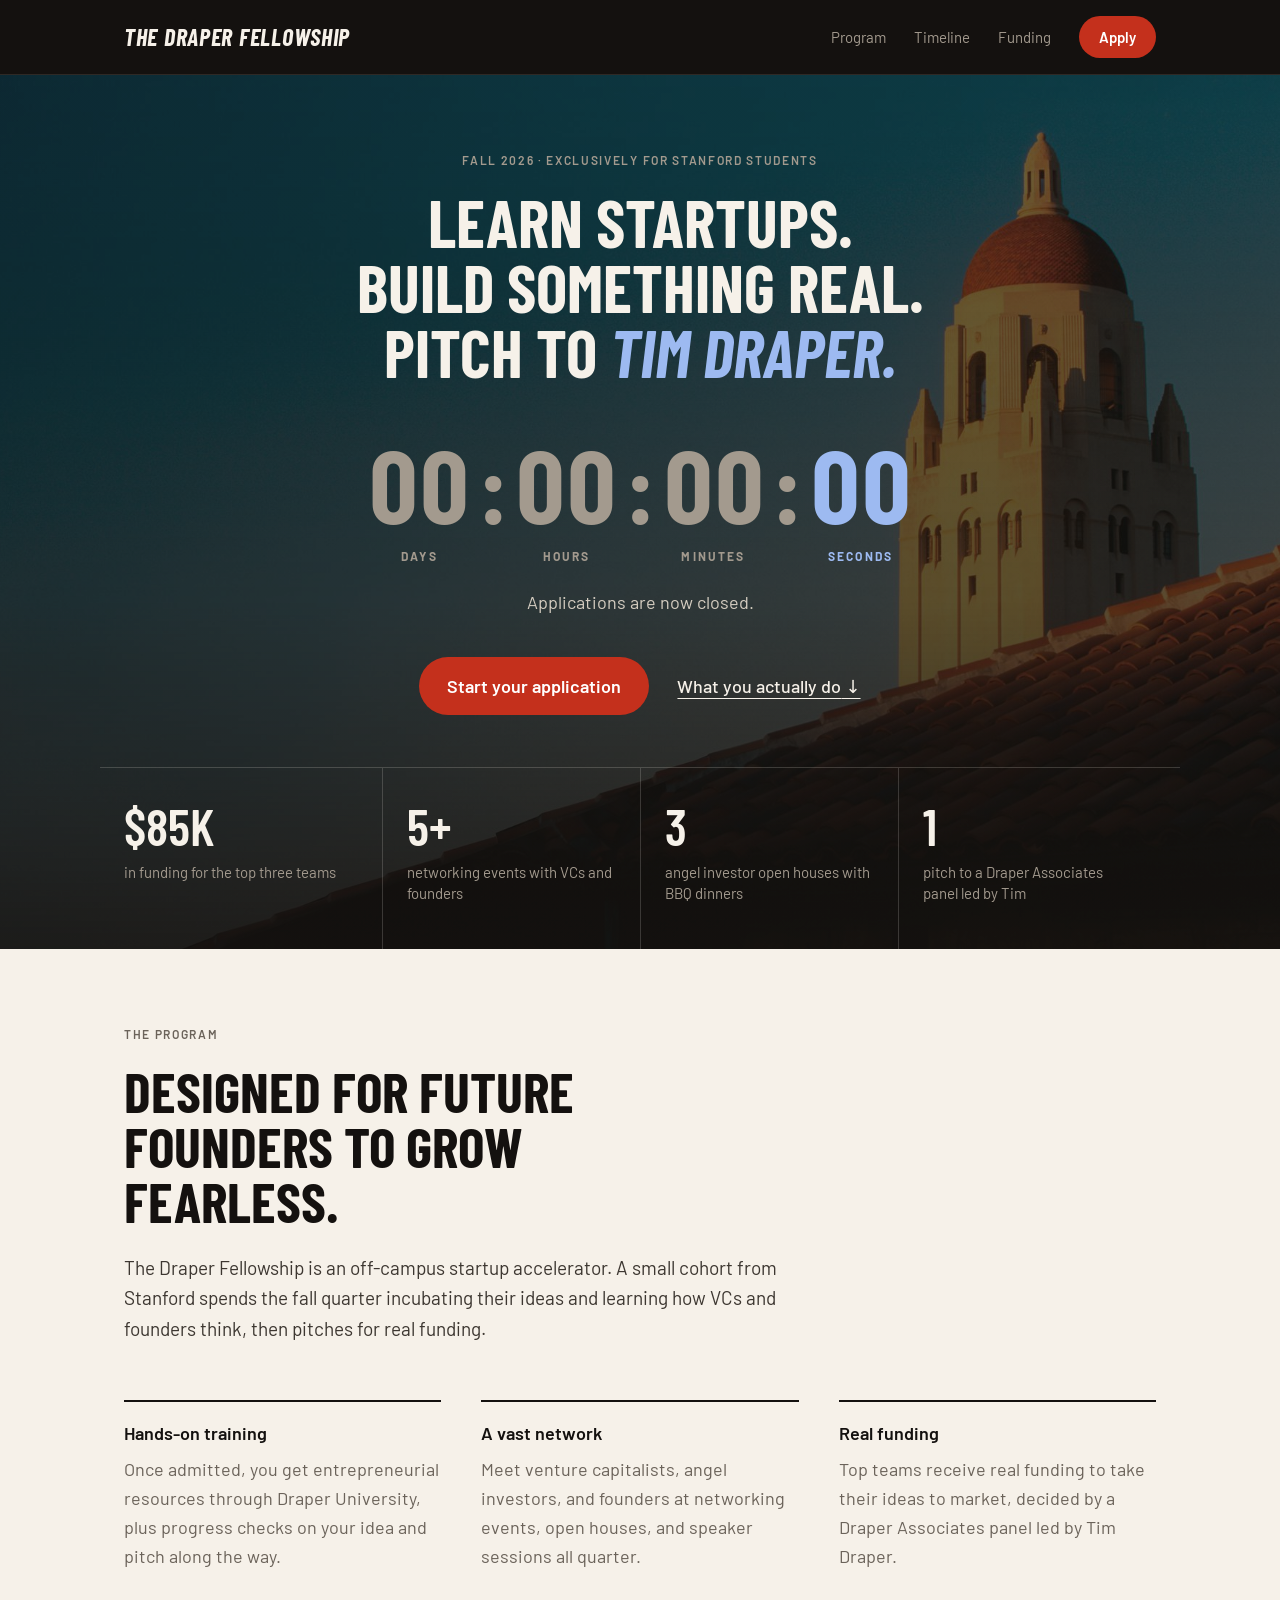
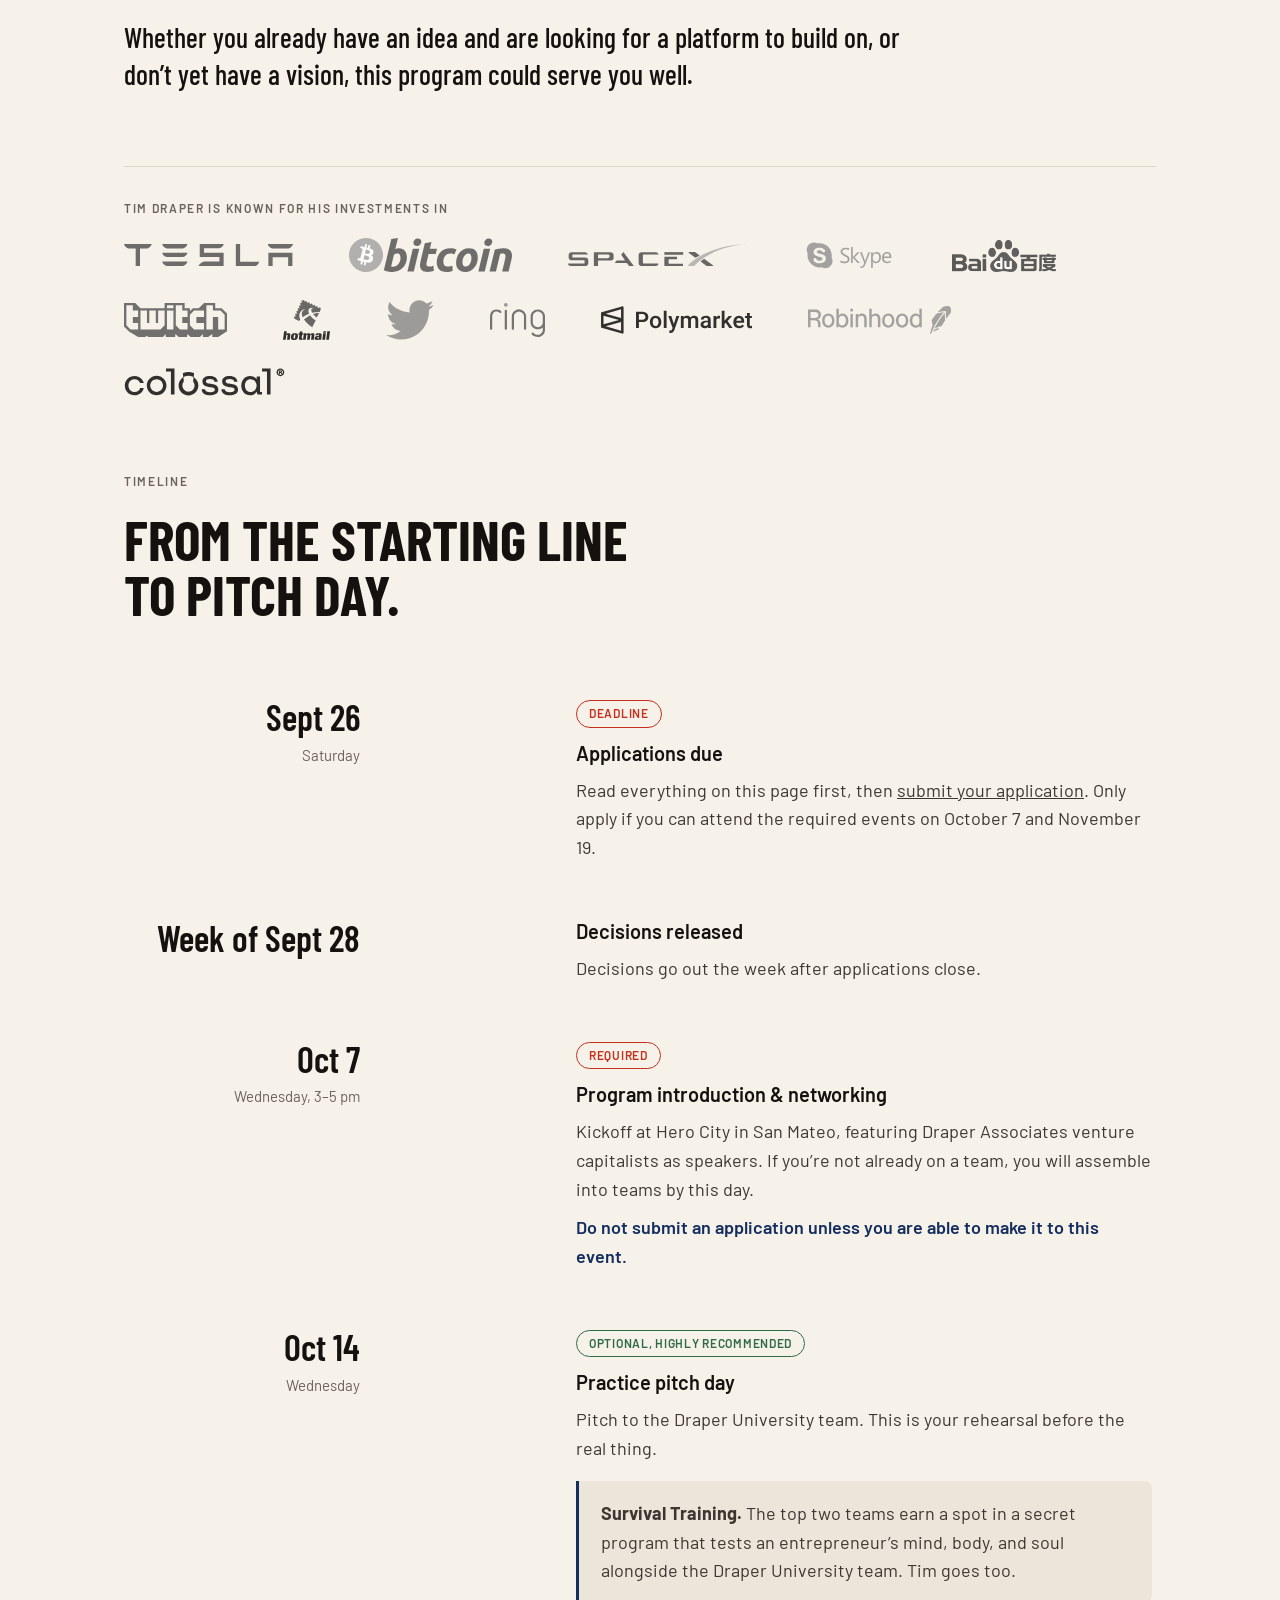
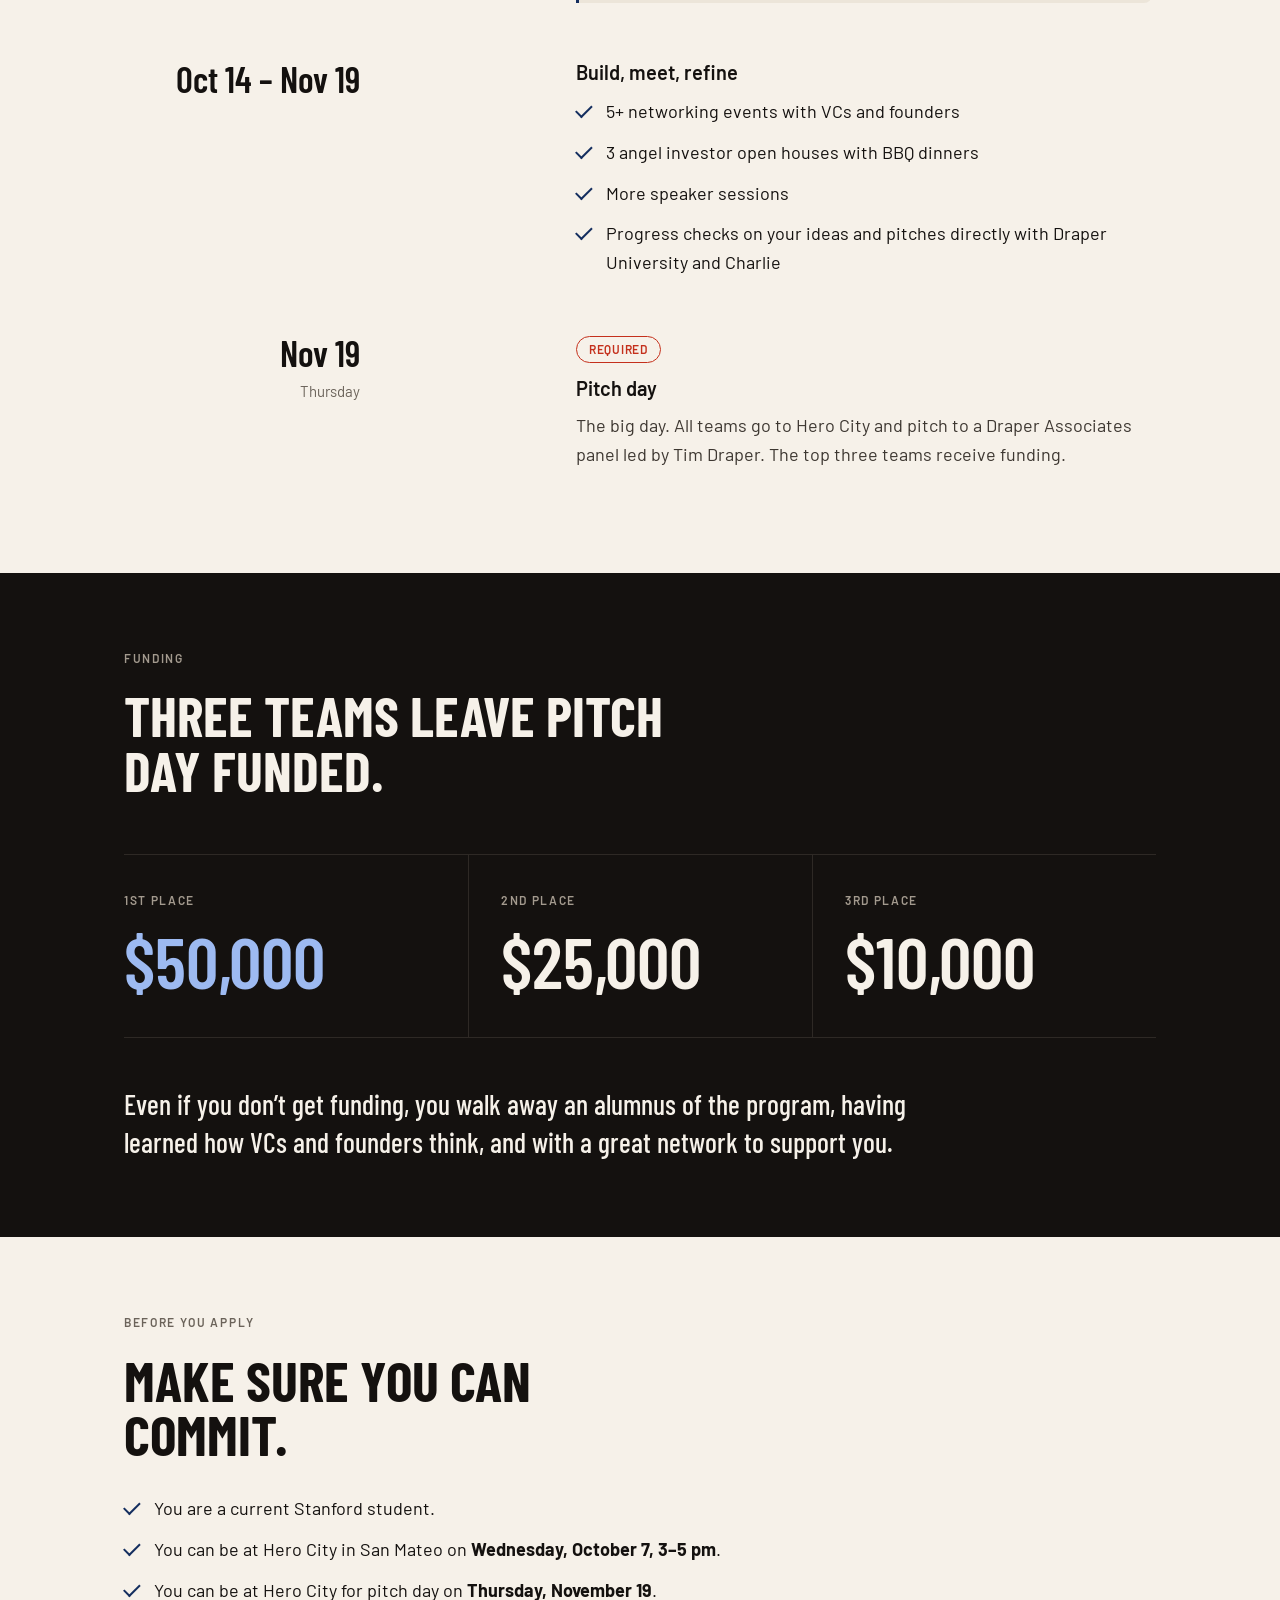
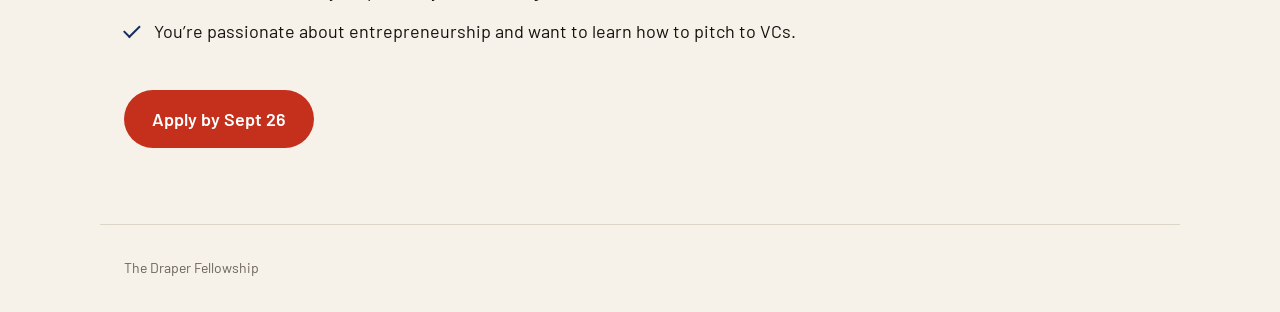
==== commit 1d84e1aa: "Countdown seconds in theme blue Co-Authored-By: Claude Fable 5.1 <noreply@anthropic.com> Claude-Sess" ====
--- a/docs/index.html
+++ b/docs/index.html
@@ -13,7 +13,7 @@
   <link rel="preconnect" href="https://fonts.googleapis.com">
   <link rel="preconnect" href="https://fonts.gstatic.com" crossorigin>
   <link href="https://fonts.googleapis.com/css2?family=Barlow+Condensed:ital,wght@0,500;0,600;0,700;1,700&family=Barlow:wght@400;500;600&display=swap" rel="stylesheet">
-  <link rel="stylesheet" href="styles.css?v=20">
+  <link rel="stylesheet" href="styles.css?v=21">
   <script src="main.js?v=15" defer></script>
 </head>
 <body>
--- a/docs/styles.css
+++ b/docs/styles.css
@@ -182,7 +182,7 @@
   text-transform: uppercase;
   color: var(--accent);
 }
-.countdown div:last-child .num, .countdown div:last-child .unit { color: var(--red); }
+.countdown div:last-child .num, .countdown div:last-child .unit { color: var(--accent); }
 .countdown.is-over .num, .countdown.is-over .unit { color: var(--muted); }
 
 .until { margin-top: 22px; color: #d5cdc1; }
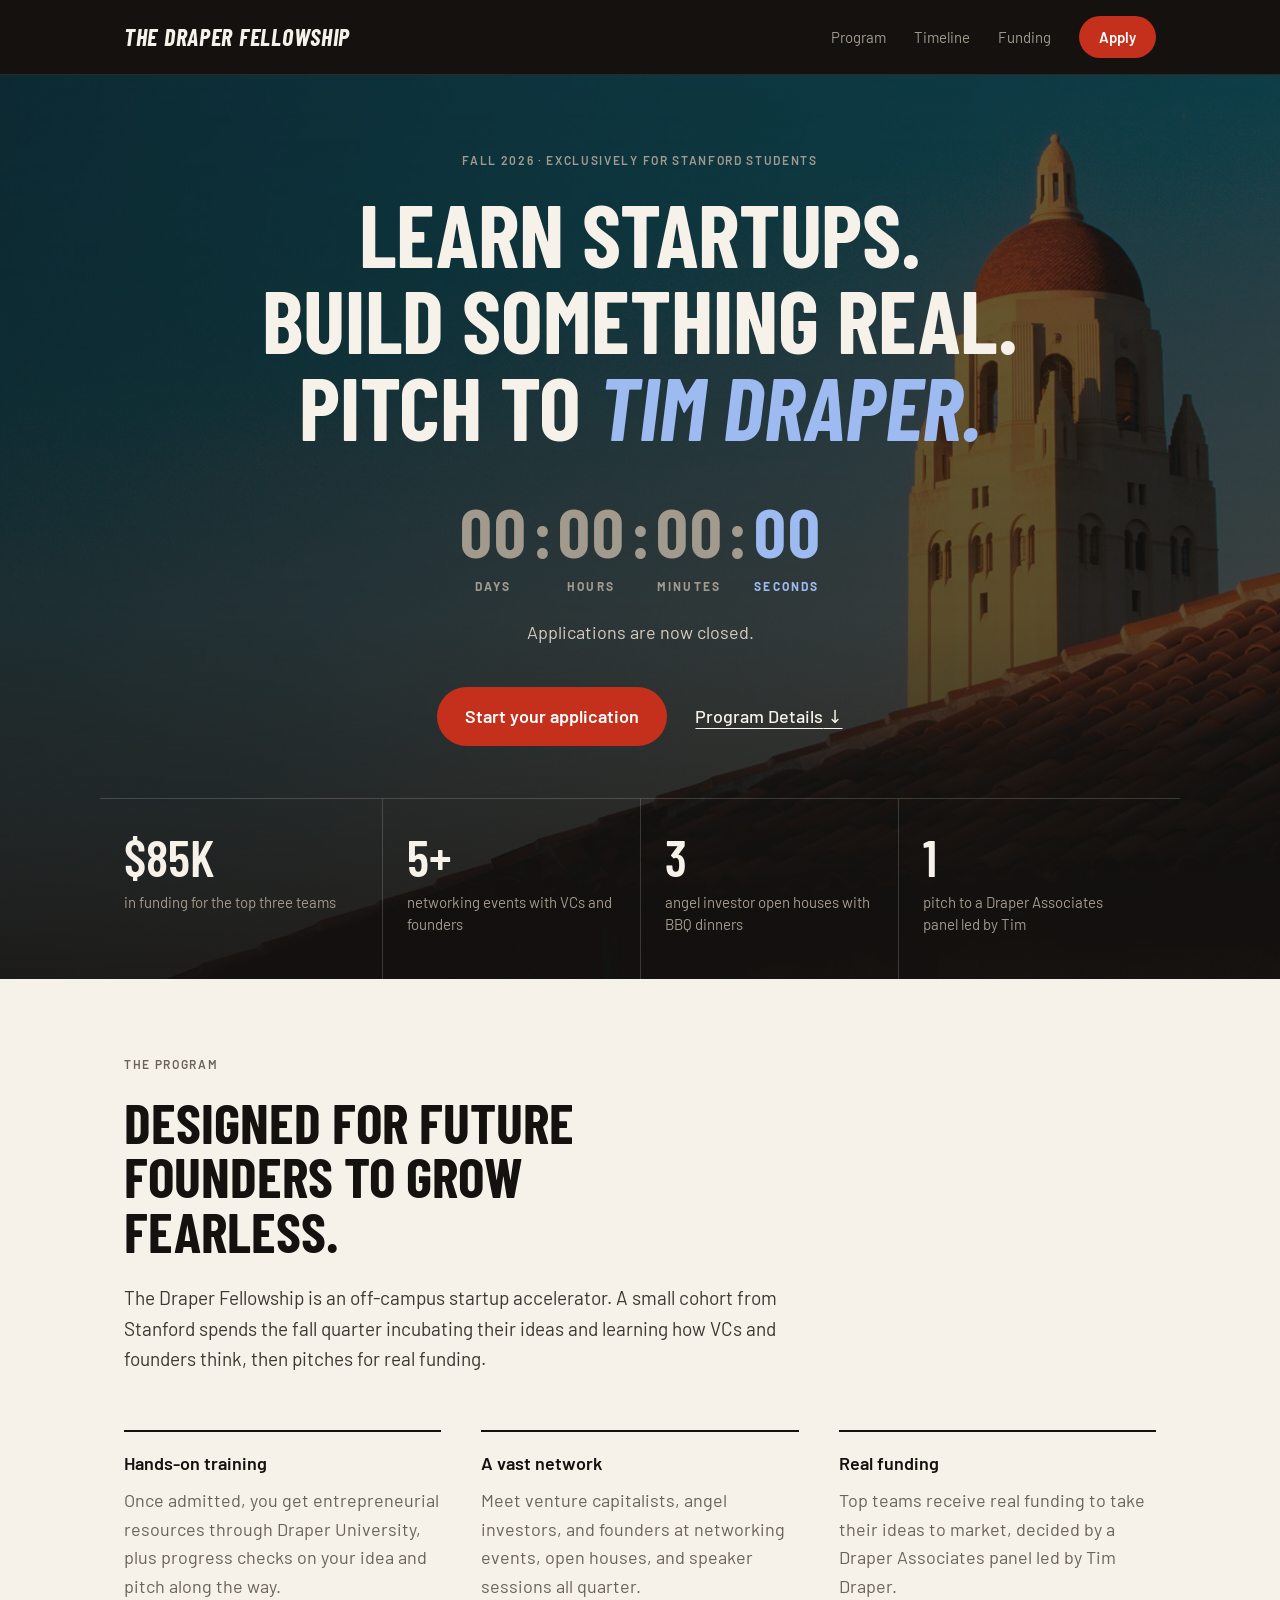
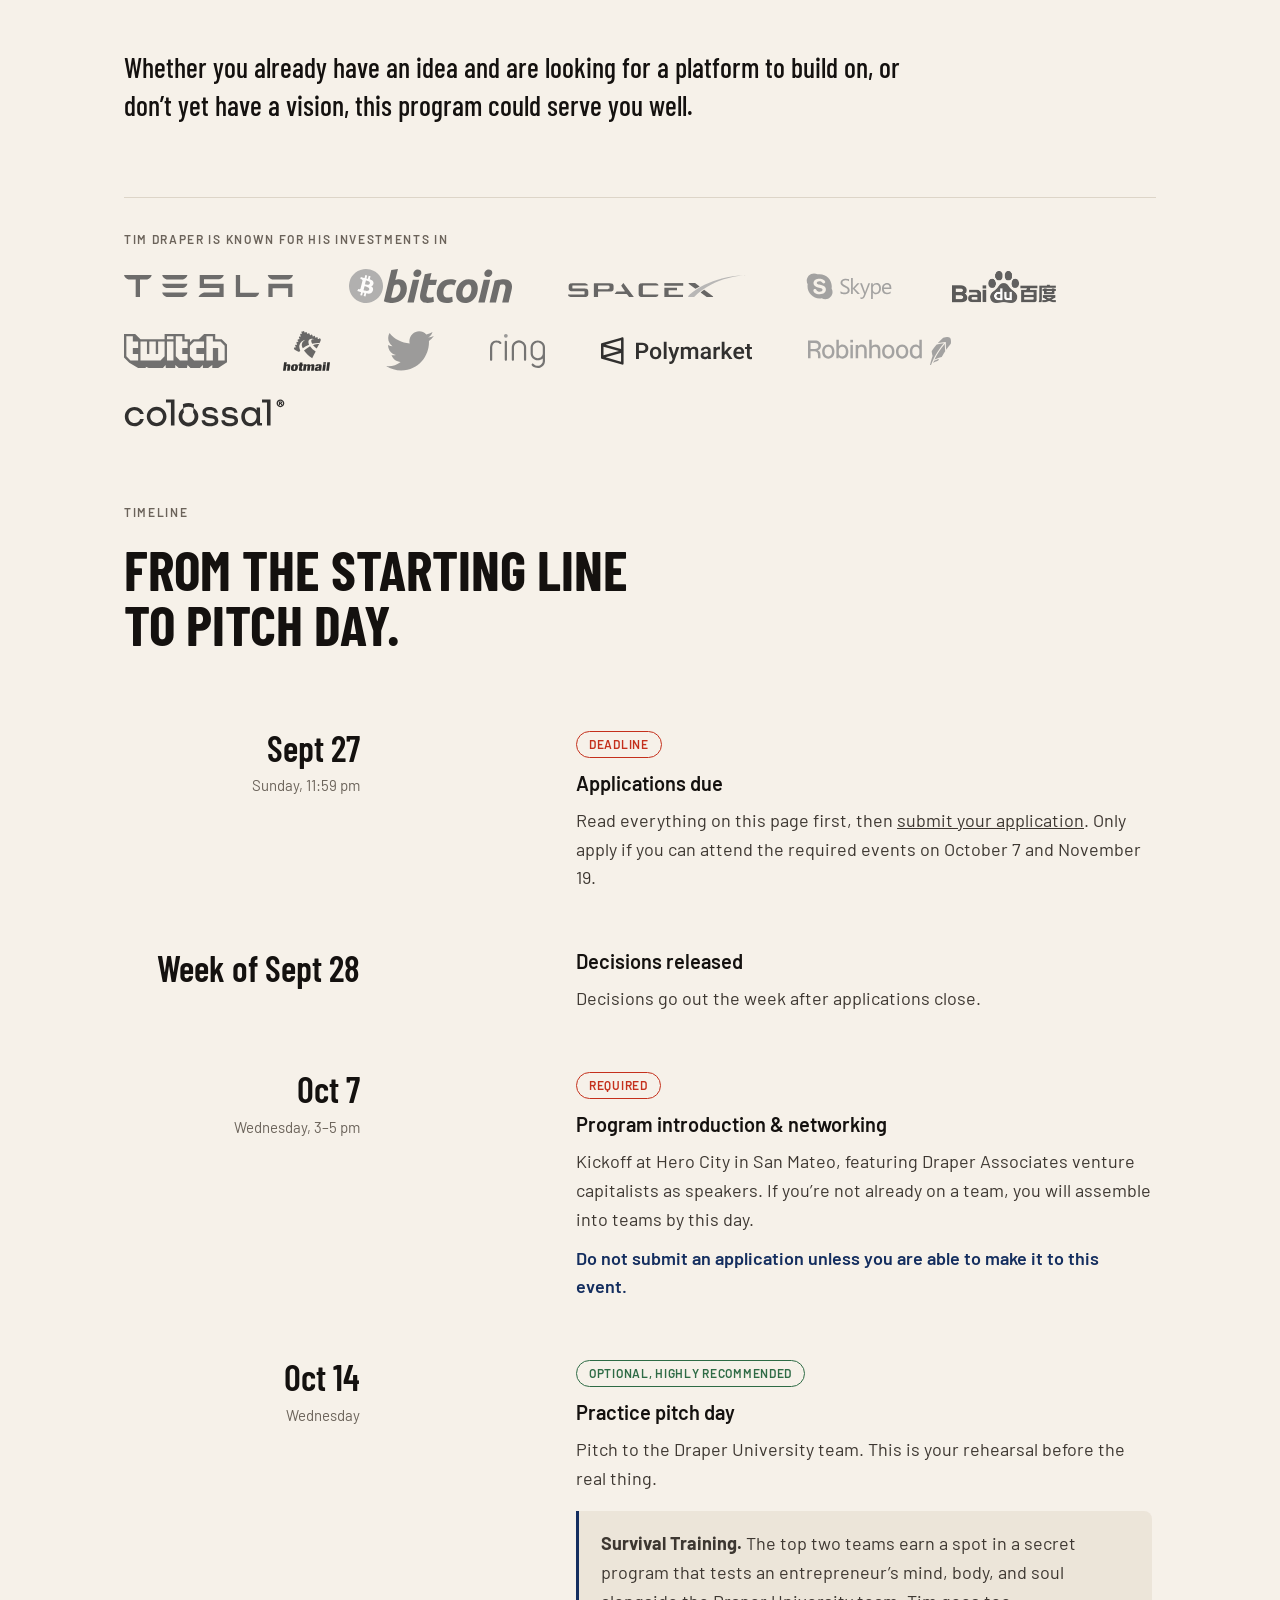
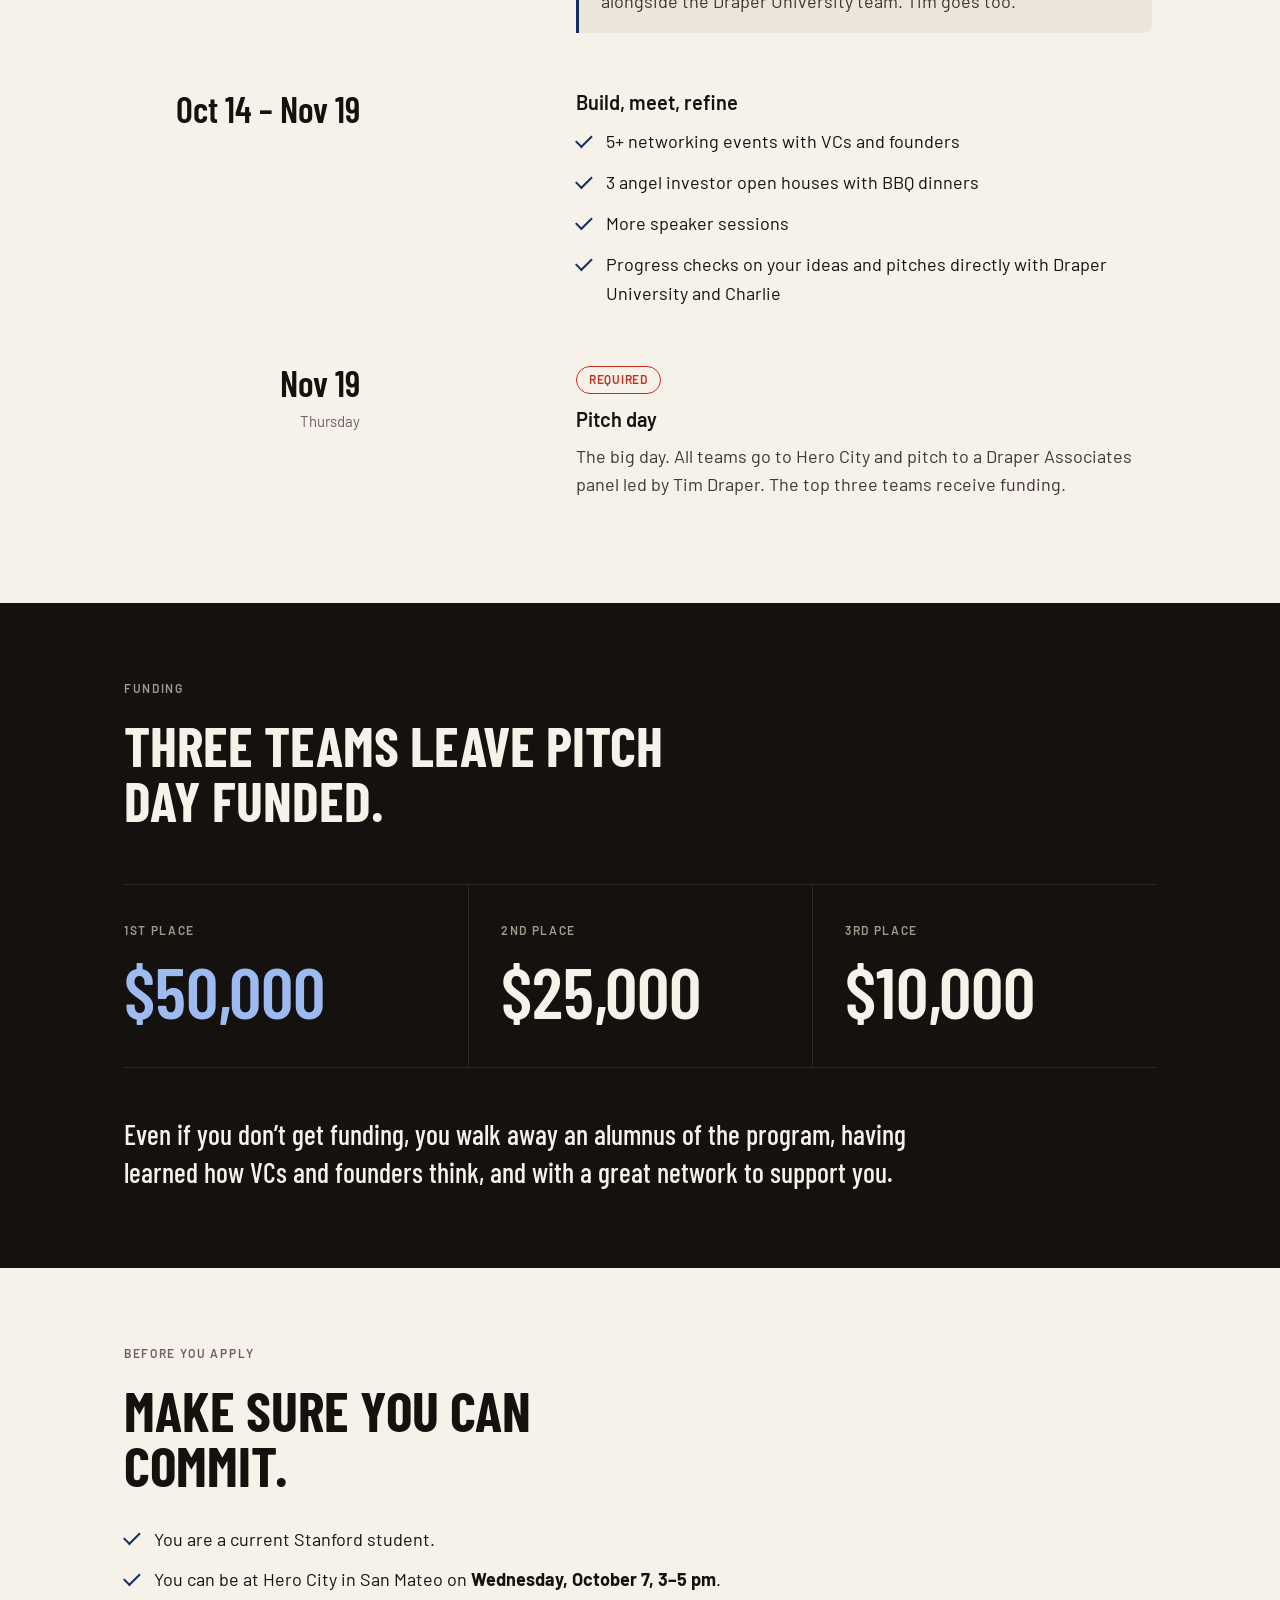
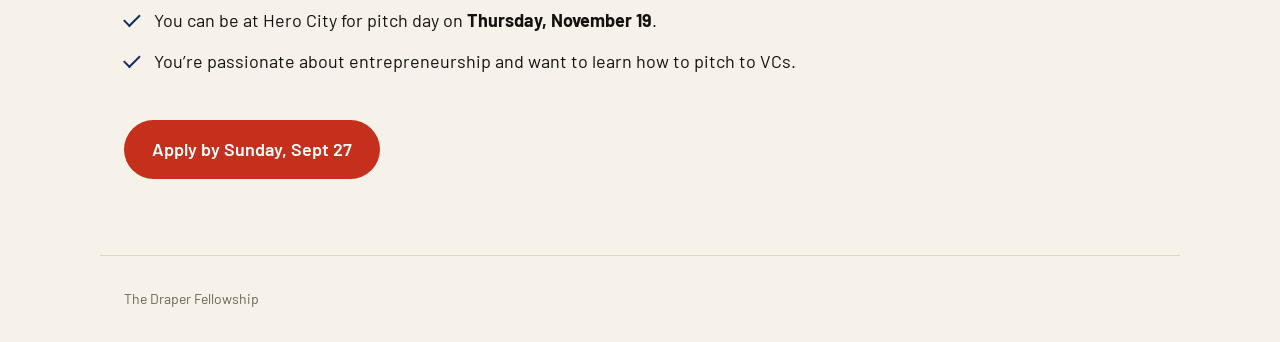
==== commit b7d5c06e: "Sunday Sept 27 deadline, larger headline, smaller countdown, Program Details link Co-Authored-By: Cl" ====
--- a/docs/index.html
+++ b/docs/index.html
@@ -4,16 +4,16 @@
   <meta charset="utf-8">
   <meta name="viewport" content="width=device-width, initial-scale=1">
   <title>The Draper Fellowship</title>
-  <meta name="description" content="An off-campus startup accelerator for Stanford students. Learn how VCs and founders think, build your network, and pitch a Draper Associates panel for real funding. Applications due Sept 26.">
+  <meta name="description" content="An off-campus startup accelerator for Stanford students. Learn how VCs and founders think, build your network, and pitch a Draper Associates panel for real funding. Applications due Sunday, Sept 27 at 11:59 pm.">
   <meta property="og:title" content="The Draper Fellowship">
-  <meta property="og:description" content="A fall-quarter startup accelerator for Stanford students. Applications due Sept 26.">
+  <meta property="og:description" content="A fall-quarter startup accelerator for Stanford students. Applications due Sunday, Sept 27 at 11:59 pm.">
   <meta property="og:type" content="website">
   <meta name="theme-color" content="#14110f">
   <link rel="icon" href="data:image/svg+xml,%3Csvg xmlns='http://www.w3.org/2000/svg' viewBox='0 0 64 64'%3E%3Crect width='64' height='64' rx='12' fill='%2314110f'/%3E%3Ctext x='32' y='46' font-family='Georgia,serif' font-size='40' font-style='italic' text-anchor='middle' fill='%23f6f1e9'%3ED%3C/text%3E%3C/svg%3E">
   <link rel="preconnect" href="https://fonts.googleapis.com">
   <link rel="preconnect" href="https://fonts.gstatic.com" crossorigin>
   <link href="https://fonts.googleapis.com/css2?family=Barlow+Condensed:ital,wght@0,500;0,600;0,700;1,700&family=Barlow:wght@400;500;600&display=swap" rel="stylesheet">
-  <link rel="stylesheet" href="styles.css?v=21">
+  <link rel="stylesheet" href="styles.css?v=22">
   <script src="main.js?v=15" defer></script>
 </head>
 <body>
@@ -34,16 +34,16 @@
     <section class="hero wrap" id="top">
       <p class="eyebrow">Fall 2026 &middot; Exclusively for Stanford students</p>
       <h1>Learn startups.<br>Build something real.<br>Pitch to <em>Tim Draper.</em></h1>
-      <div class="countdown" data-deadline="2026-09-26T23:59:59-07:00" role="timer" aria-live="off">
+      <div class="countdown" data-deadline="2026-09-27T23:59:59-07:00" role="timer" aria-live="off">
         <div><span class="num" data-unit="d">00</span><span class="unit">Days</span></div>
         <div><span class="num" data-unit="h">00</span><span class="unit">Hours</span></div>
         <div><span class="num" data-unit="m">00</span><span class="unit">Minutes</span></div>
         <div><span class="num" data-unit="s">00</span><span class="unit">Seconds</span></div>
       </div>
-      <p class="until">until applications close, Saturday September 26</p>
+      <p class="until">until applications close, Sunday September 27 at 11:59 pm</p>
       <div class="cta-row">
         <a class="btn" href="https://forms.gle/SGNK3WYaj53eyeUG7" target="_blank" rel="noopener">Start your application</a>
-        <a class="link-arrow" href="#program">What you actually do</a>
+        <a class="link-arrow" href="#program">Program Details</a>
       </div>
     </section>
 
@@ -102,7 +102,7 @@
       <div class="timeline-wrap">
       <ol class="timeline">
         <li>
-          <div class="when"><span class="date">Sept 26</span><span class="day">Saturday</span></div>
+          <div class="when"><span class="date">Sept 27</span><span class="day">Sunday, 11:59 pm</span></div>
           <div class="what">
             <span class="tag tag-accent">Deadline</span>
             <h3>Applications due</h3>
@@ -180,7 +180,7 @@
         <li>You can be at Hero City for pitch day on <strong>Thursday, November 19</strong>.</li>
         <li>You&rsquo;re passionate about entrepreneurship and want to learn how to pitch to VCs.</li>
       </ul>
-      <a class="btn" href="https://forms.gle/SGNK3WYaj53eyeUG7" target="_blank" rel="noopener">Apply by Sept 26</a>
+      <a class="btn" href="https://forms.gle/SGNK3WYaj53eyeUG7" target="_blank" rel="noopener">Apply by Sunday, Sept 27</a>
     </section>
   </main>
 
@@ -188,7 +188,7 @@
     <button class="welcome-close" type="button" aria-label="Close">&times;</button>
     <p class="eyebrow">Fall 2026 &middot; Stanford students</p>
     <h2 id="welcome-title">Stay in the loop.</h2>
-    <p>Applications for The Draper Fellowship close Saturday, September 26. Leave your email for updates on events, deadlines and future cohorts.</p>
+    <p>Applications for The Draper Fellowship close Sunday, September 27 at 11:59 pm. Leave your email for updates on events, deadlines and future cohorts.</p>
     <!-- MAILING LIST: data-form is the Google Form ID, data-entry the Email question's entry ID -->
     <form class="signup" data-form="1FAIpQLSf-tnY-HEZsAlSO1pd43NrsyA0CG9No7Oa1sWK3fm_6iik1VA" data-entry="2117742512" novalidate>
       <label class="sr-only" for="signup-email">Email</label>
--- a/docs/styles.css
+++ b/docs/styles.css
@@ -60,7 +60,7 @@
   line-height: 0.98;
 }
 
-h1 { font-size: clamp(2.0625rem, 5.4vw, 4.125rem); margin-inline: auto; }
+h1 { font-size: clamp(2.0625rem, 7.2vw, 5.5rem); margin-inline: auto; }
 h1 em { color: var(--accent); }
 h2 { font-size: clamp(2.125rem, 4.8vw, 3.5rem); max-width: 22ch; }
 h3 { font-size: 1.125rem; font-weight: 600; line-height: 1.3; }
@@ -152,7 +152,7 @@
   align-items: flex-start;
   margin-top: clamp(28px, 4vw, 48px);
 }
-.countdown div { position: relative; padding-inline: 0.22em; font-size: clamp(2.5rem, 8vw, 6.5rem); }
+.countdown div { position: relative; padding-inline: 0.22em; font-size: clamp(2rem, 5.6vw, 4.25rem); }
 /* the colon between groups */
 .countdown div + div::before {
   content: ":";
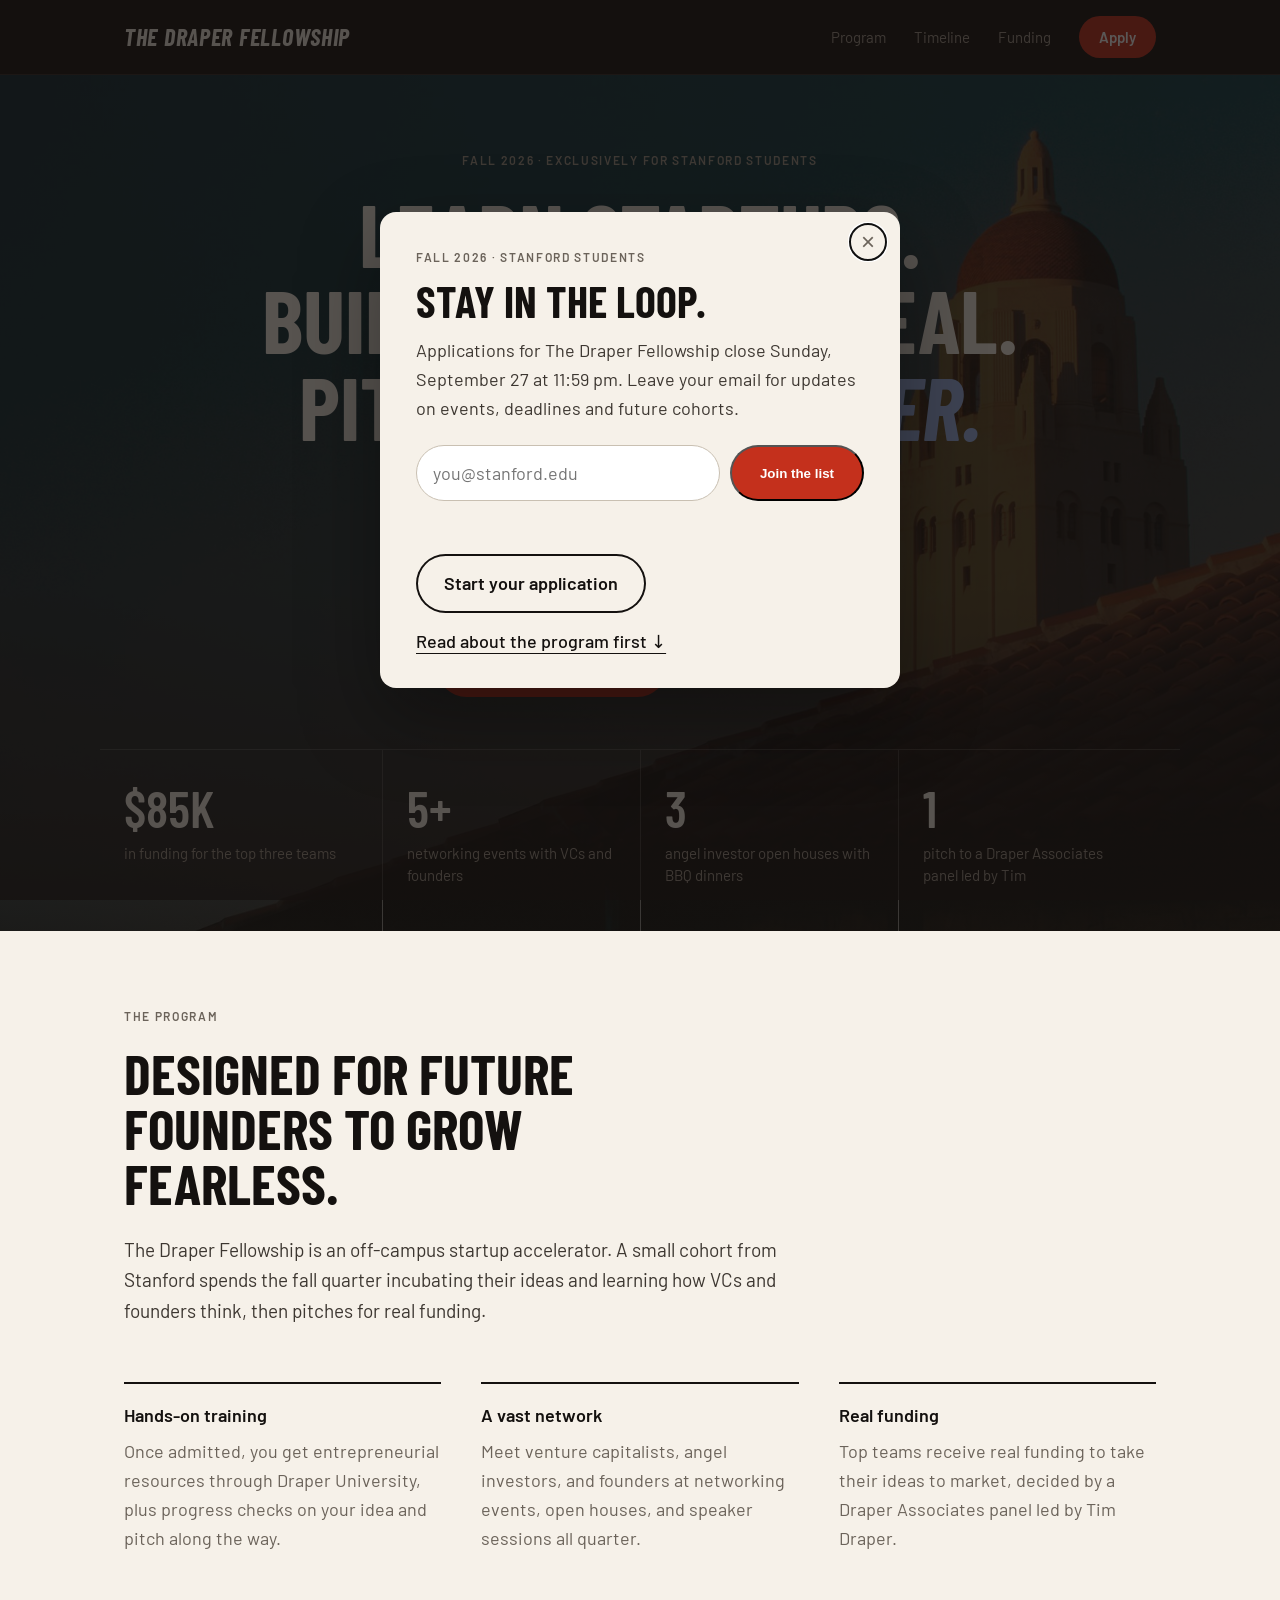
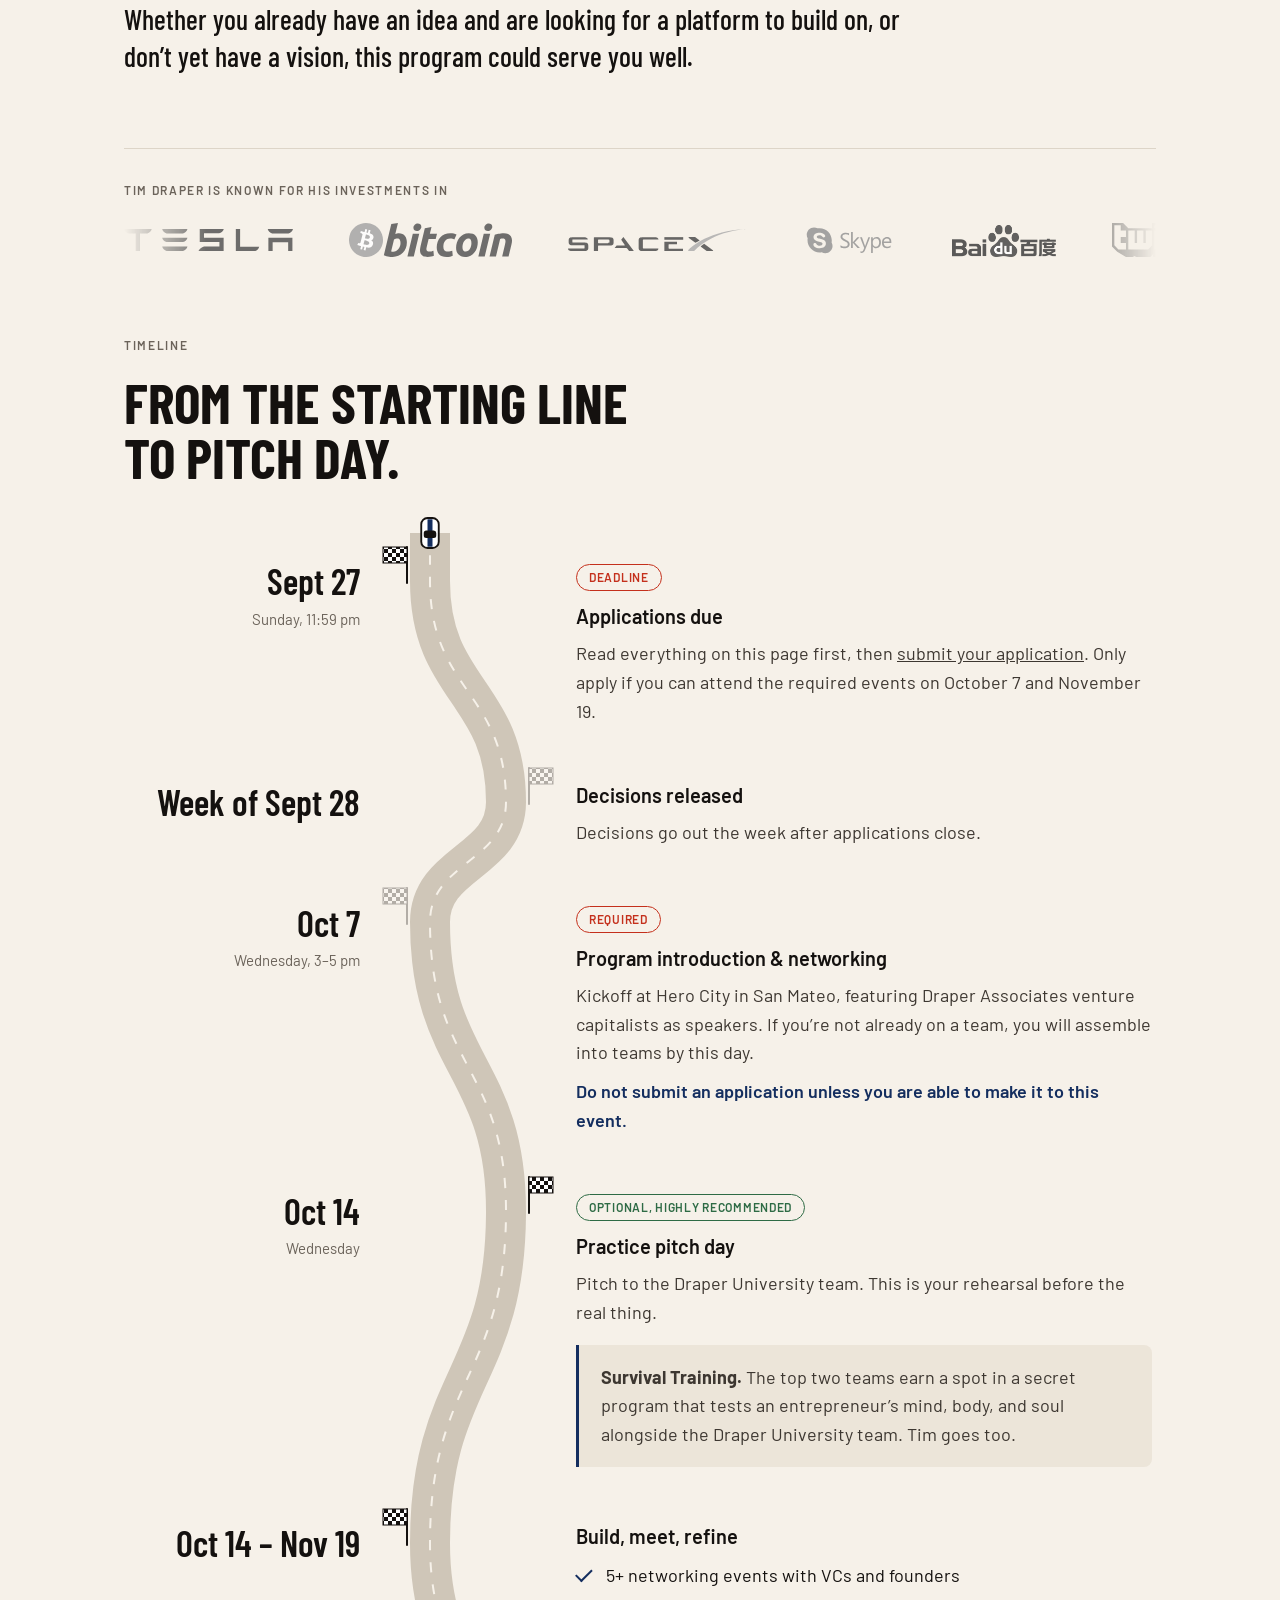
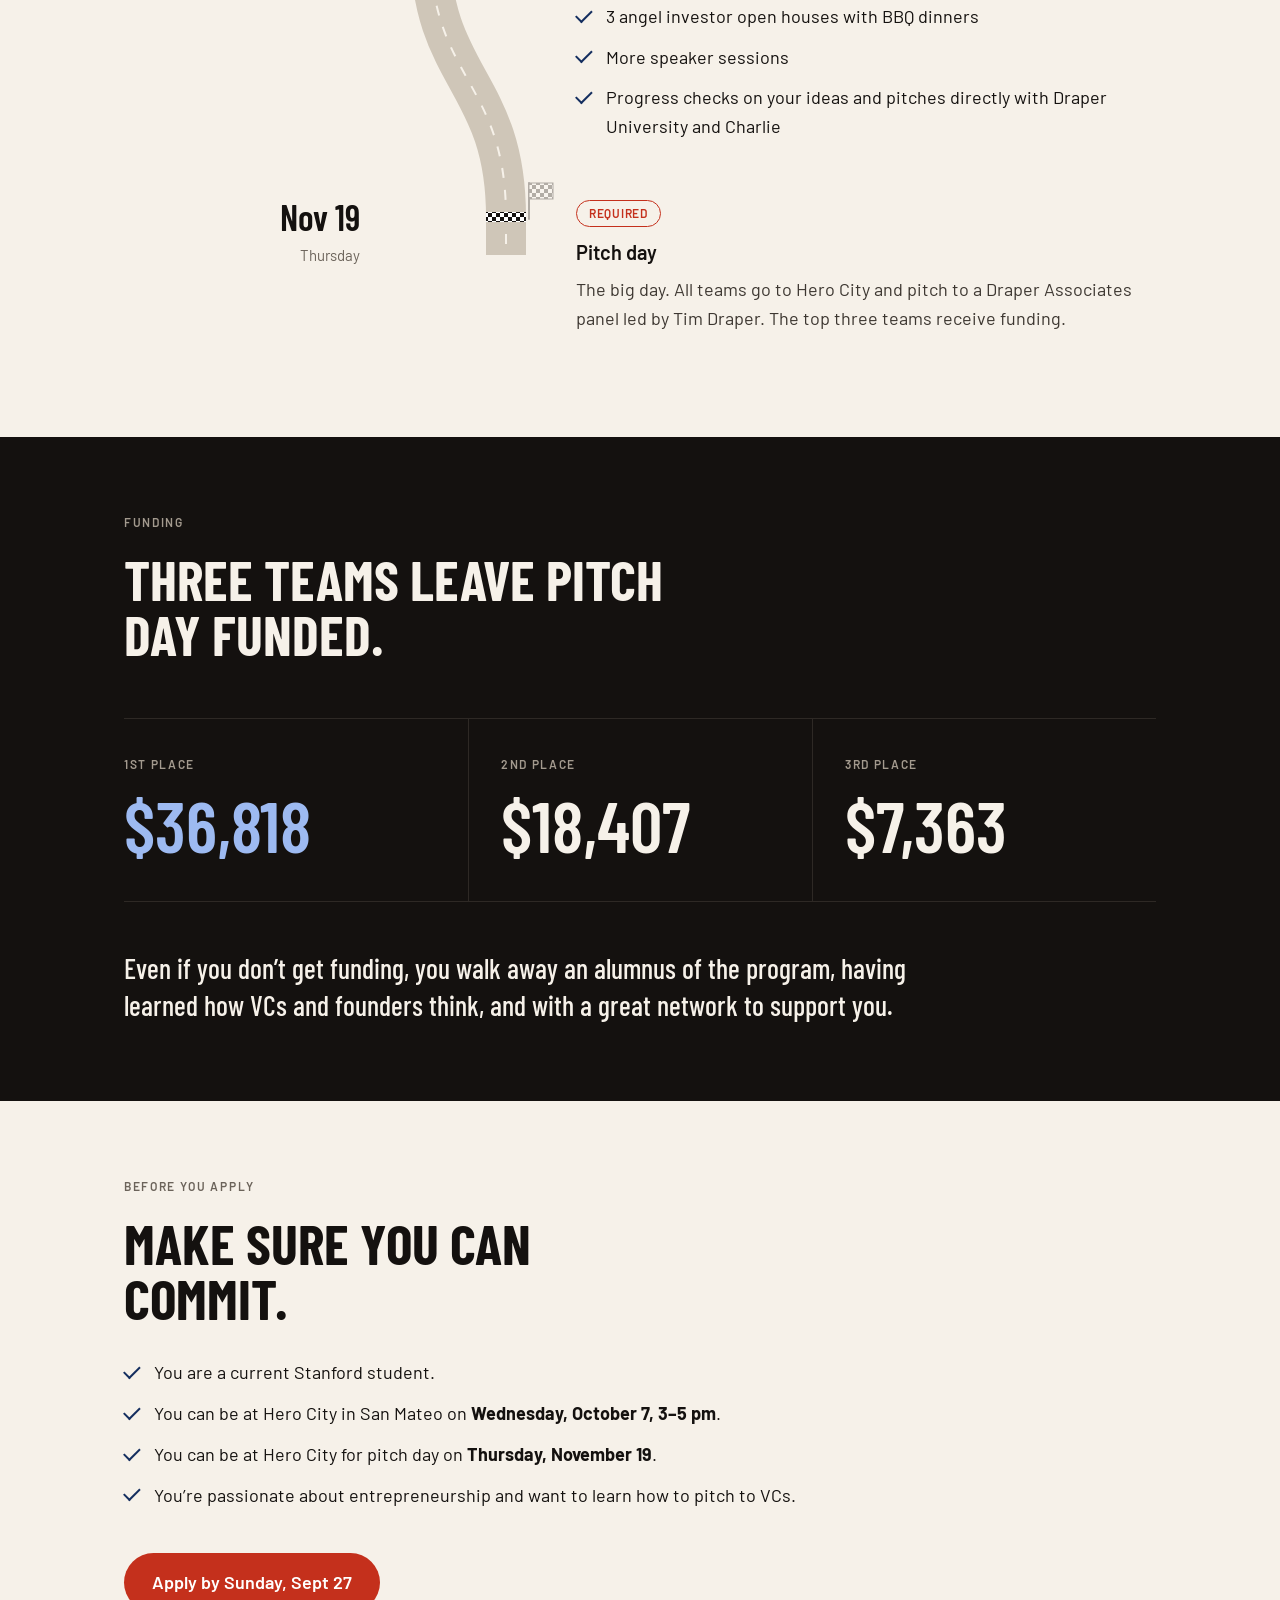
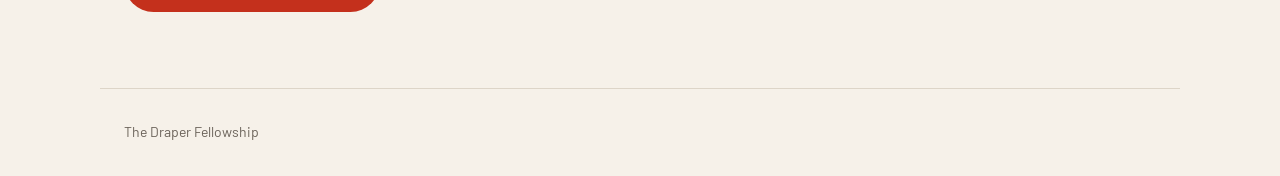
==== commit 2645419a: "Replace countdown with deadline-passed message Co-Authored-By: Claude Fable 5.1 <noreply@anthropic.c" ====
--- a/docs/index.html
+++ b/docs/index.html
@@ -13,7 +13,7 @@
   <link rel="preconnect" href="https://fonts.googleapis.com">
   <link rel="preconnect" href="https://fonts.gstatic.com" crossorigin>
   <link href="https://fonts.googleapis.com/css2?family=Barlow+Condensed:ital,wght@0,500;0,600;0,700;1,700&family=Barlow:wght@400;500;600&display=swap" rel="stylesheet">
-  <link rel="stylesheet" href="styles.css?v=22">
+  <link rel="stylesheet" href="styles.css?v=23">
   <script src="main.js?v=15" defer></script>
 </head>
 <body>
@@ -34,13 +34,7 @@
     <section class="hero wrap" id="top">
       <p class="eyebrow">Fall 2026 &middot; Exclusively for Stanford students</p>
       <h1>Learn startups.<br>Build something real.<br>Pitch to <em>Tim Draper.</em></h1>
-      <div class="countdown" data-deadline="2026-09-27T23:59:59-07:00" role="timer" aria-live="off">
-        <div><span class="num" data-unit="d">00</span><span class="unit">Days</span></div>
-        <div><span class="num" data-unit="h">00</span><span class="unit">Hours</span></div>
-        <div><span class="num" data-unit="m">00</span><span class="unit">Minutes</span></div>
-        <div><span class="num" data-unit="s">00</span><span class="unit">Seconds</span></div>
-      </div>
-      <p class="until">until applications close, Sunday September 27 at 11:59 pm</p>
+      <p class="closed-note">The deadline for this quarter&rsquo;s program has officially passed. Please reach out to <a href="mailto:csimonia@stanford.edu">csimonia@stanford.edu</a> if you would like to submit a late application.</p>
       <div class="cta-row">
         <a class="btn" href="https://forms.gle/SGNK3WYaj53eyeUG7" target="_blank" rel="noopener">Start your application</a>
         <a class="link-arrow" href="#program">Program Details</a>
--- a/docs/styles.css
+++ b/docs/styles.css
@@ -186,6 +186,9 @@
 .countdown.is-over .num, .countdown.is-over .unit { color: var(--muted); }
 
 .until { margin-top: 22px; color: #d5cdc1; }
+
+.closed-note { max-width: 44ch; margin: clamp(28px, 4vw, 44px) auto 0; font-size: clamp(1.125rem, 1.8vw, 1.375rem); color: #e8e1d6; }
+.closed-note a { color: var(--accent); text-underline-offset: 4px; }
 
 .intro { max-width: 62ch; margin-top: 24px; font-size: 1.1875rem; color: #3d3731; }
 
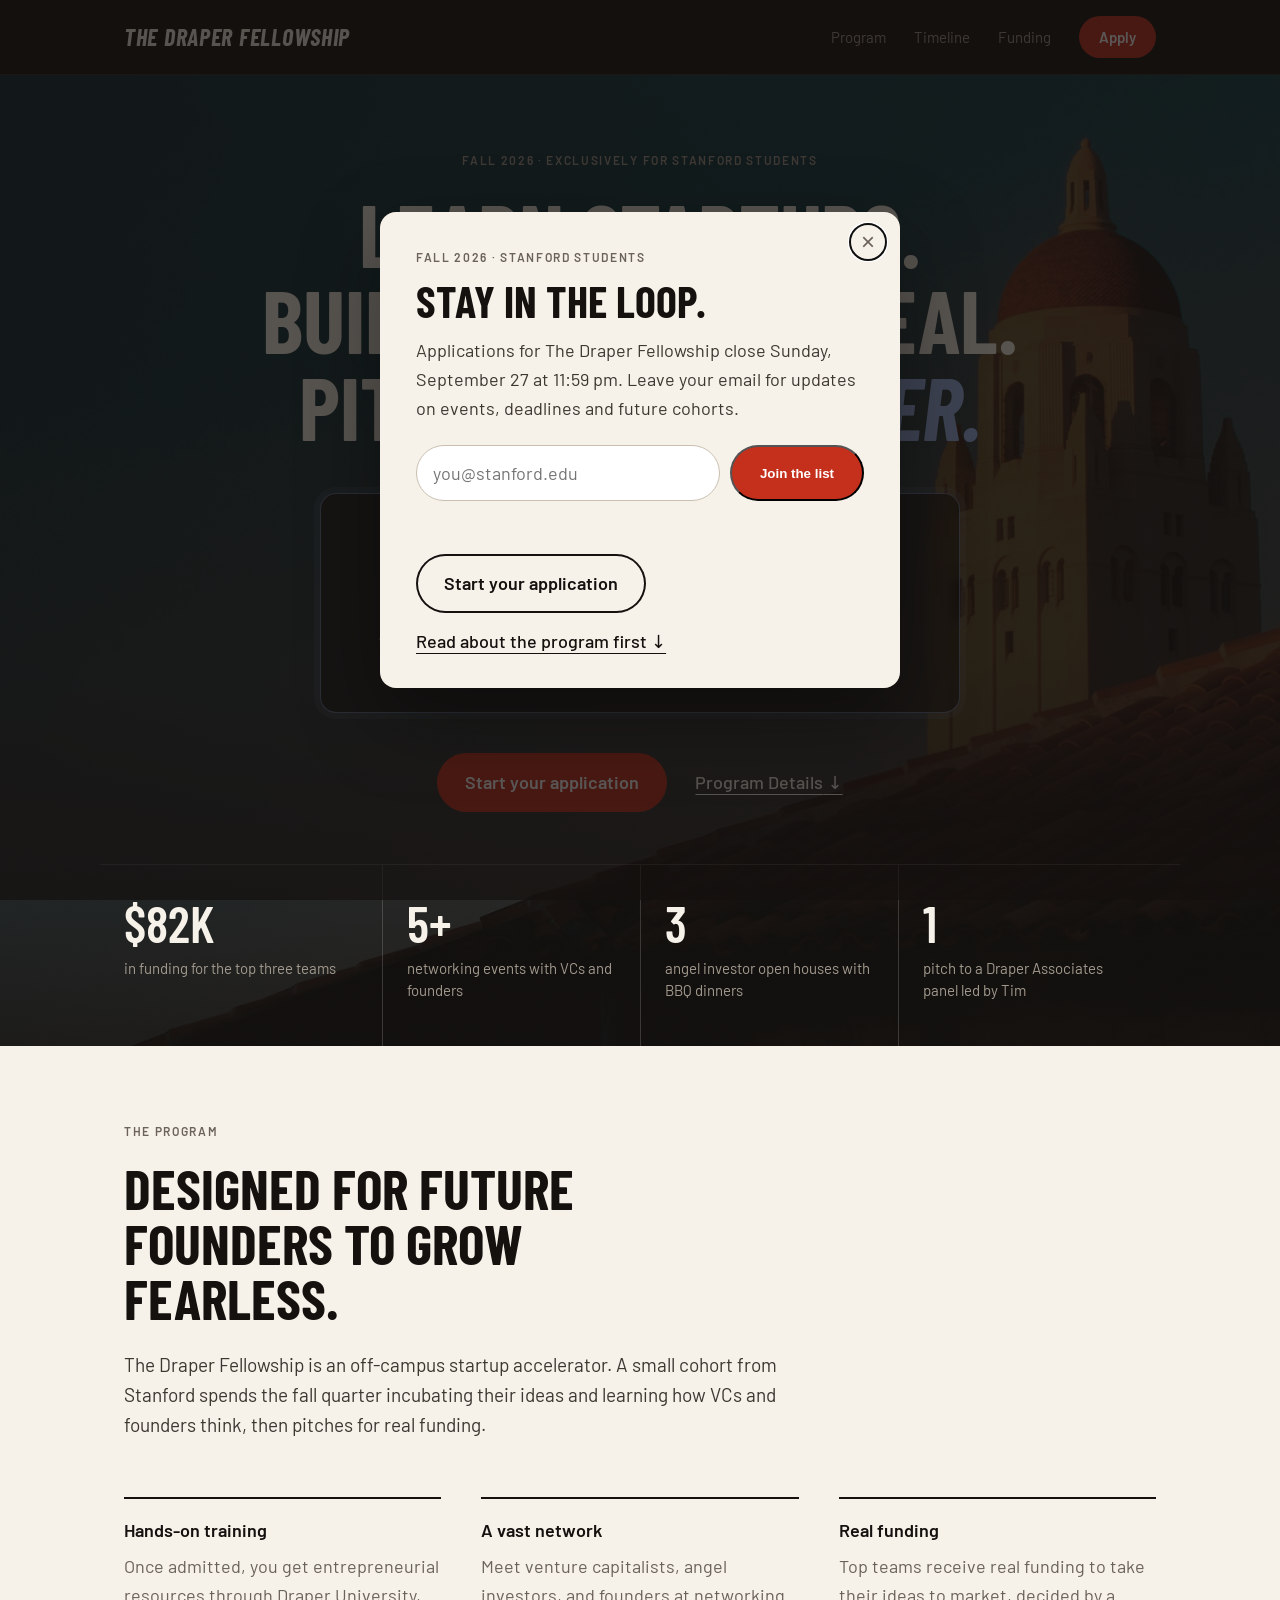
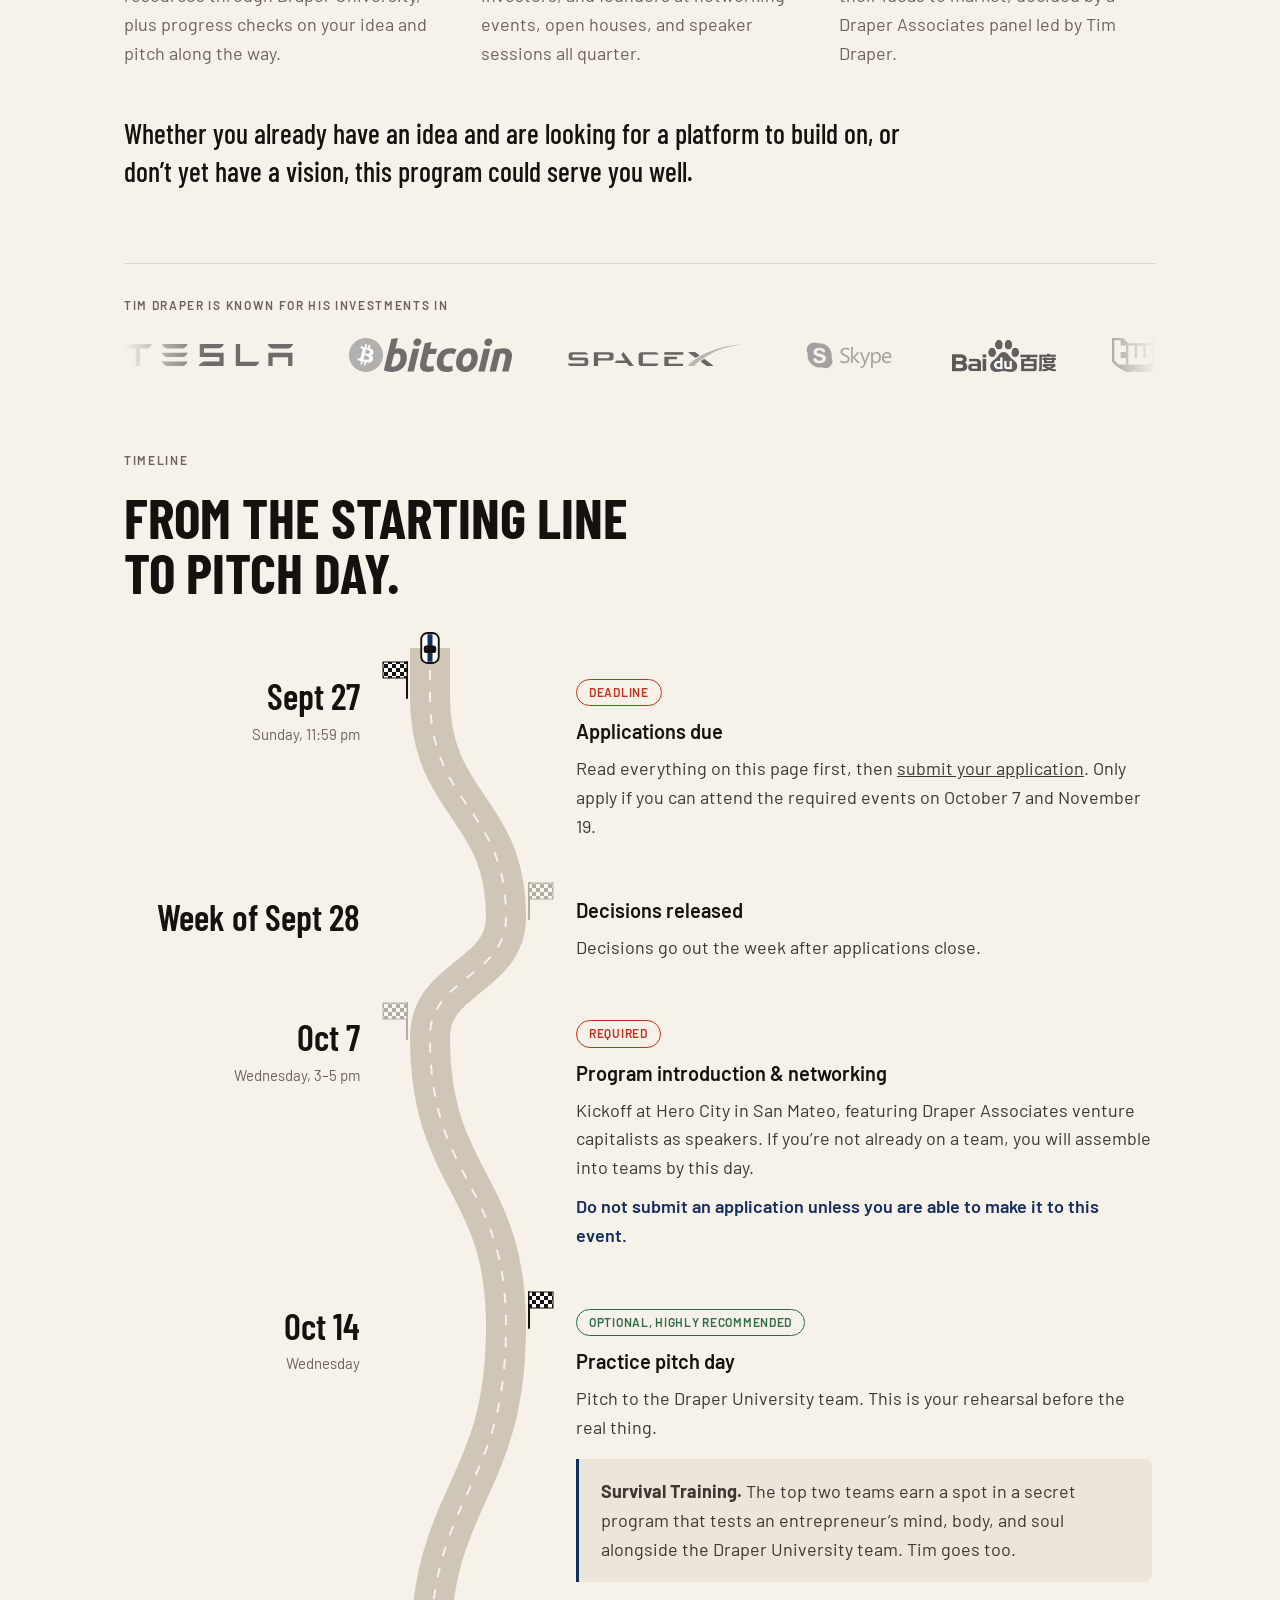
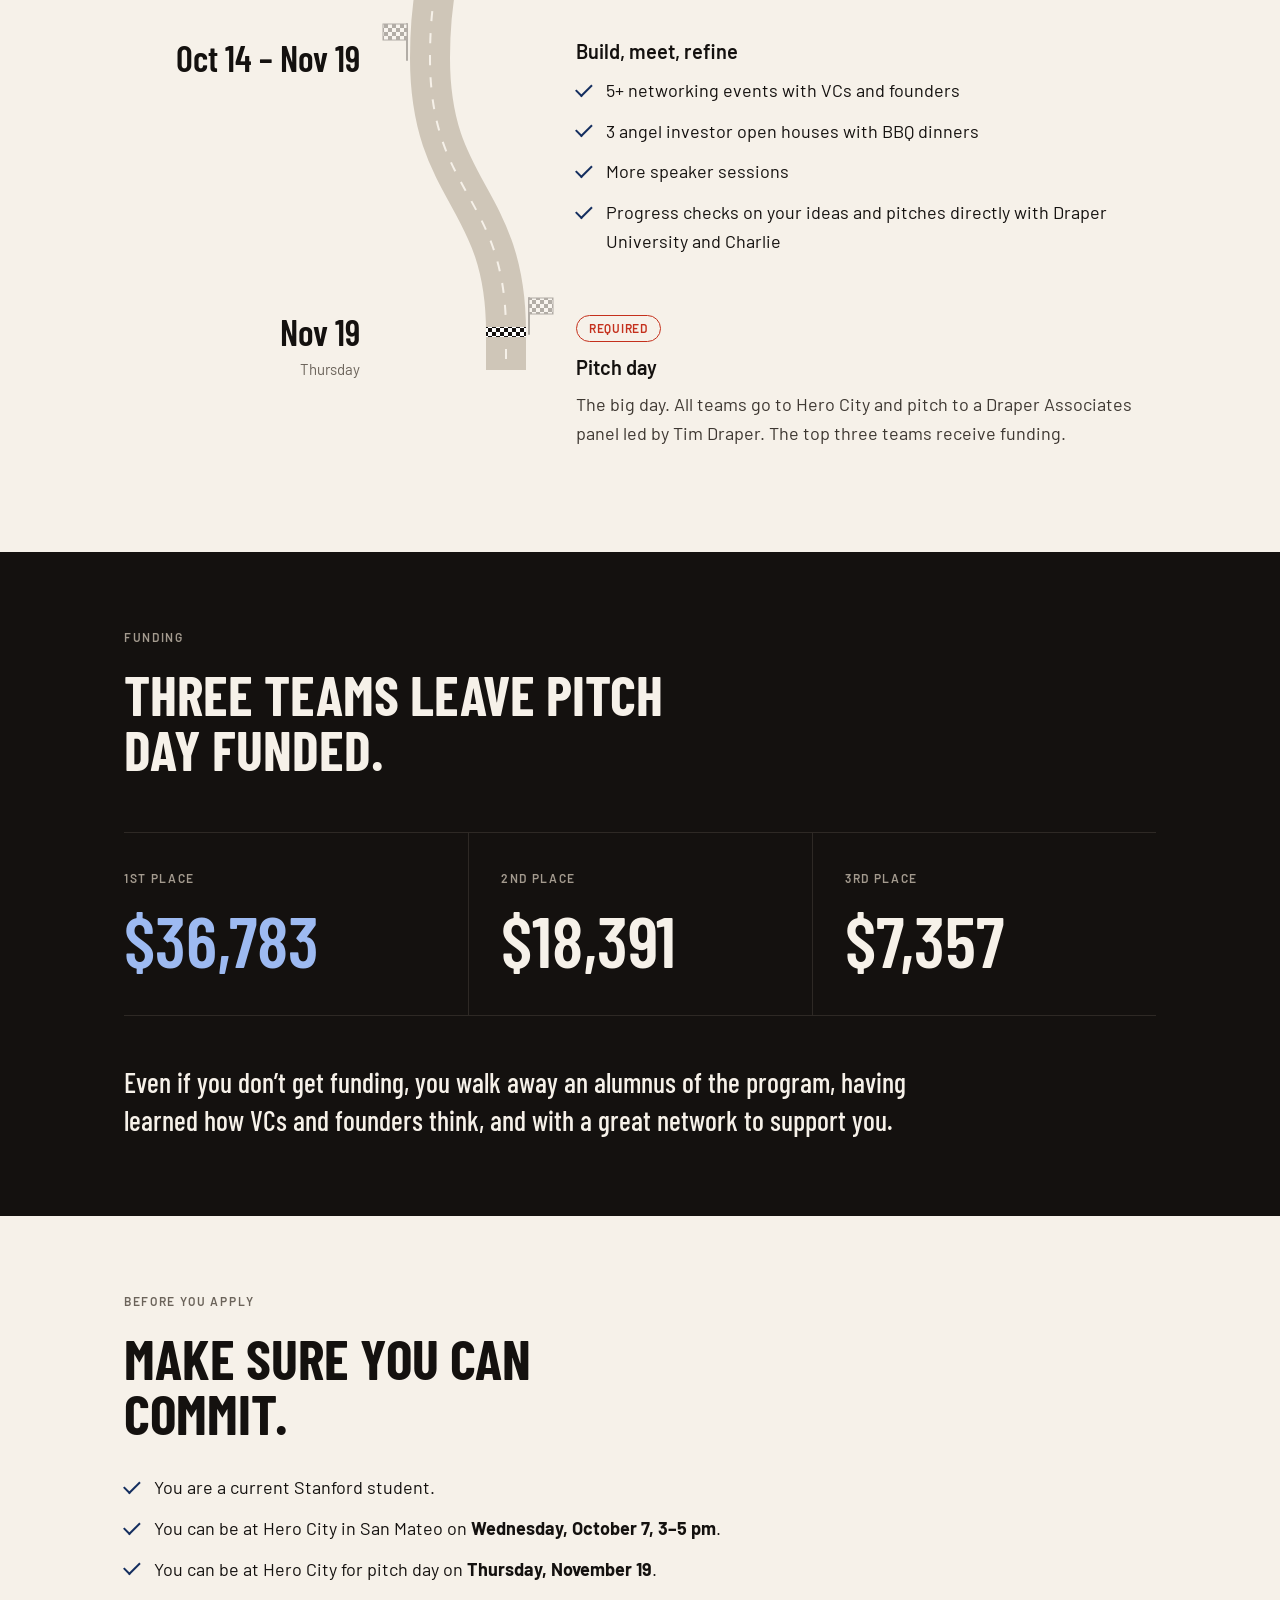
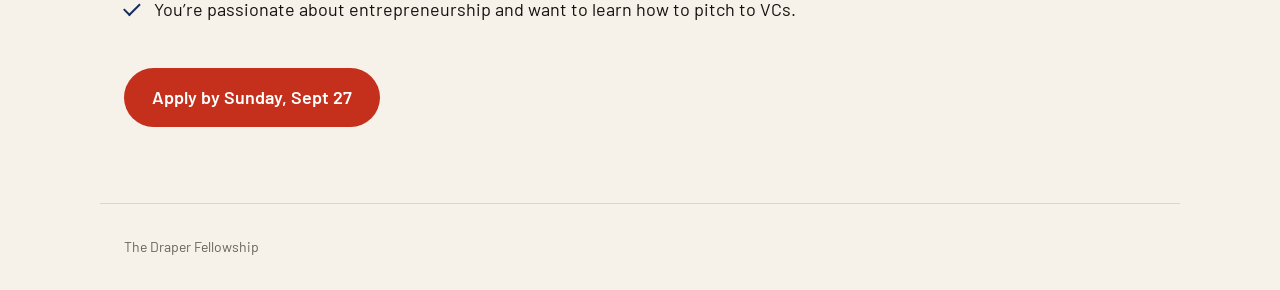
==== commit edeceeca: "Deadline message: larger and highlighted Co-Authored-By: Claude Fable 5.1 <noreply@anthropic.com> Cl" ====
--- a/docs/index.html
+++ b/docs/index.html
@@ -13,7 +13,7 @@
   <link rel="preconnect" href="https://fonts.googleapis.com">
   <link rel="preconnect" href="https://fonts.gstatic.com" crossorigin>
   <link href="https://fonts.googleapis.com/css2?family=Barlow+Condensed:ital,wght@0,500;0,600;0,700;1,700&family=Barlow:wght@400;500;600&display=swap" rel="stylesheet">
-  <link rel="stylesheet" href="styles.css?v=23">
+  <link rel="stylesheet" href="styles.css?v=24">
   <script src="main.js?v=15" defer></script>
 </head>
 <body>
--- a/docs/styles.css
+++ b/docs/styles.css
@@ -187,7 +187,21 @@
 
 .until { margin-top: 22px; color: #d5cdc1; }
 
-.closed-note { max-width: 44ch; margin: clamp(28px, 4vw, 44px) auto 0; font-size: clamp(1.125rem, 1.8vw, 1.375rem); color: #e8e1d6; }
+.closed-note {
+  max-width: 40ch;
+  margin: clamp(28px, 4vw, 44px) auto 0;
+  padding: clamp(18px, 2.4vw, 28px) clamp(20px, 3vw, 36px);
+  border: 1px solid color-mix(in srgb, var(--accent) 55%, transparent);
+  border-radius: 16px;
+  background: rgba(20, 17, 15, 0.6);
+  -webkit-backdrop-filter: blur(6px);
+  backdrop-filter: blur(6px);
+  box-shadow: 0 0 0 6px color-mix(in srgb, var(--accent) 10%, transparent);
+  font-size: clamp(1.25rem, 2.3vw, 1.75rem);
+  font-weight: 500;
+  line-height: 1.45;
+  color: var(--paper);
+}
 .closed-note a { color: var(--accent); text-underline-offset: 4px; }
 
 .intro { max-width: 62ch; margin-top: 24px; font-size: 1.1875rem; color: #3d3731; }
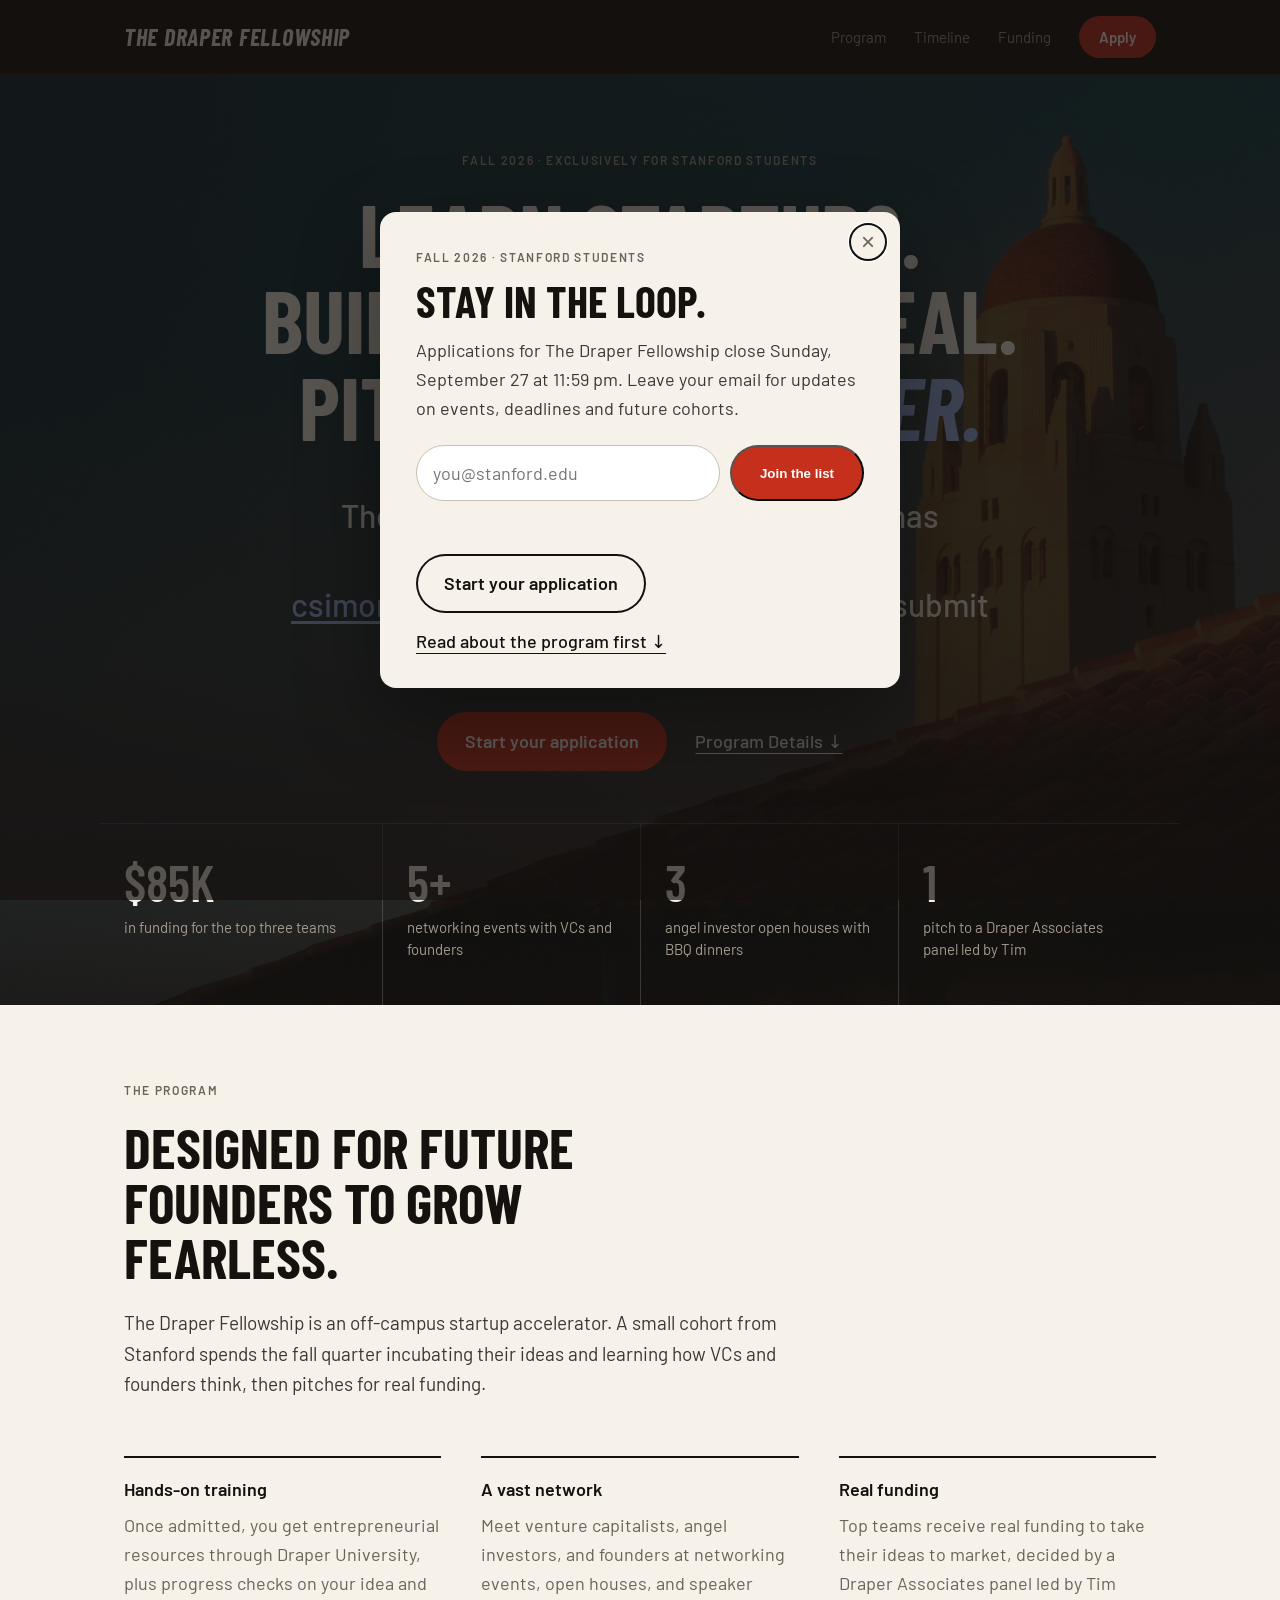
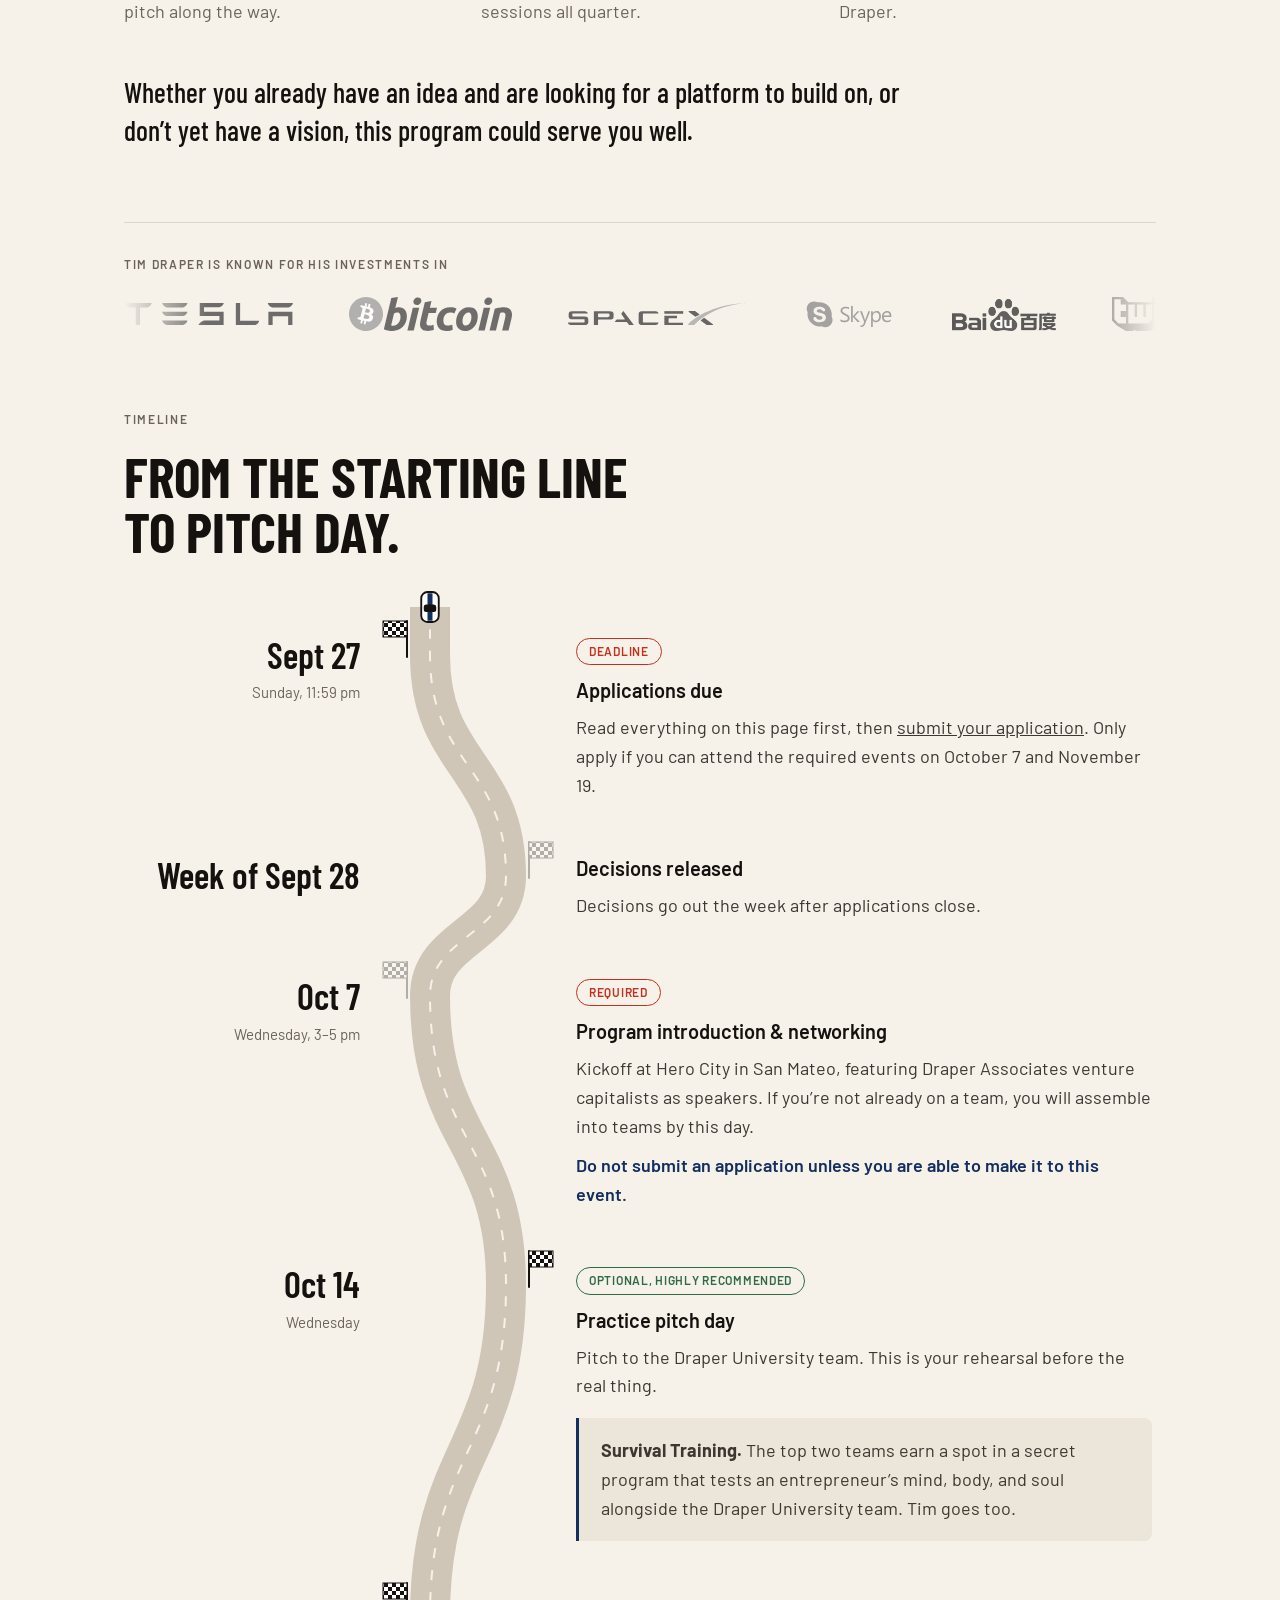
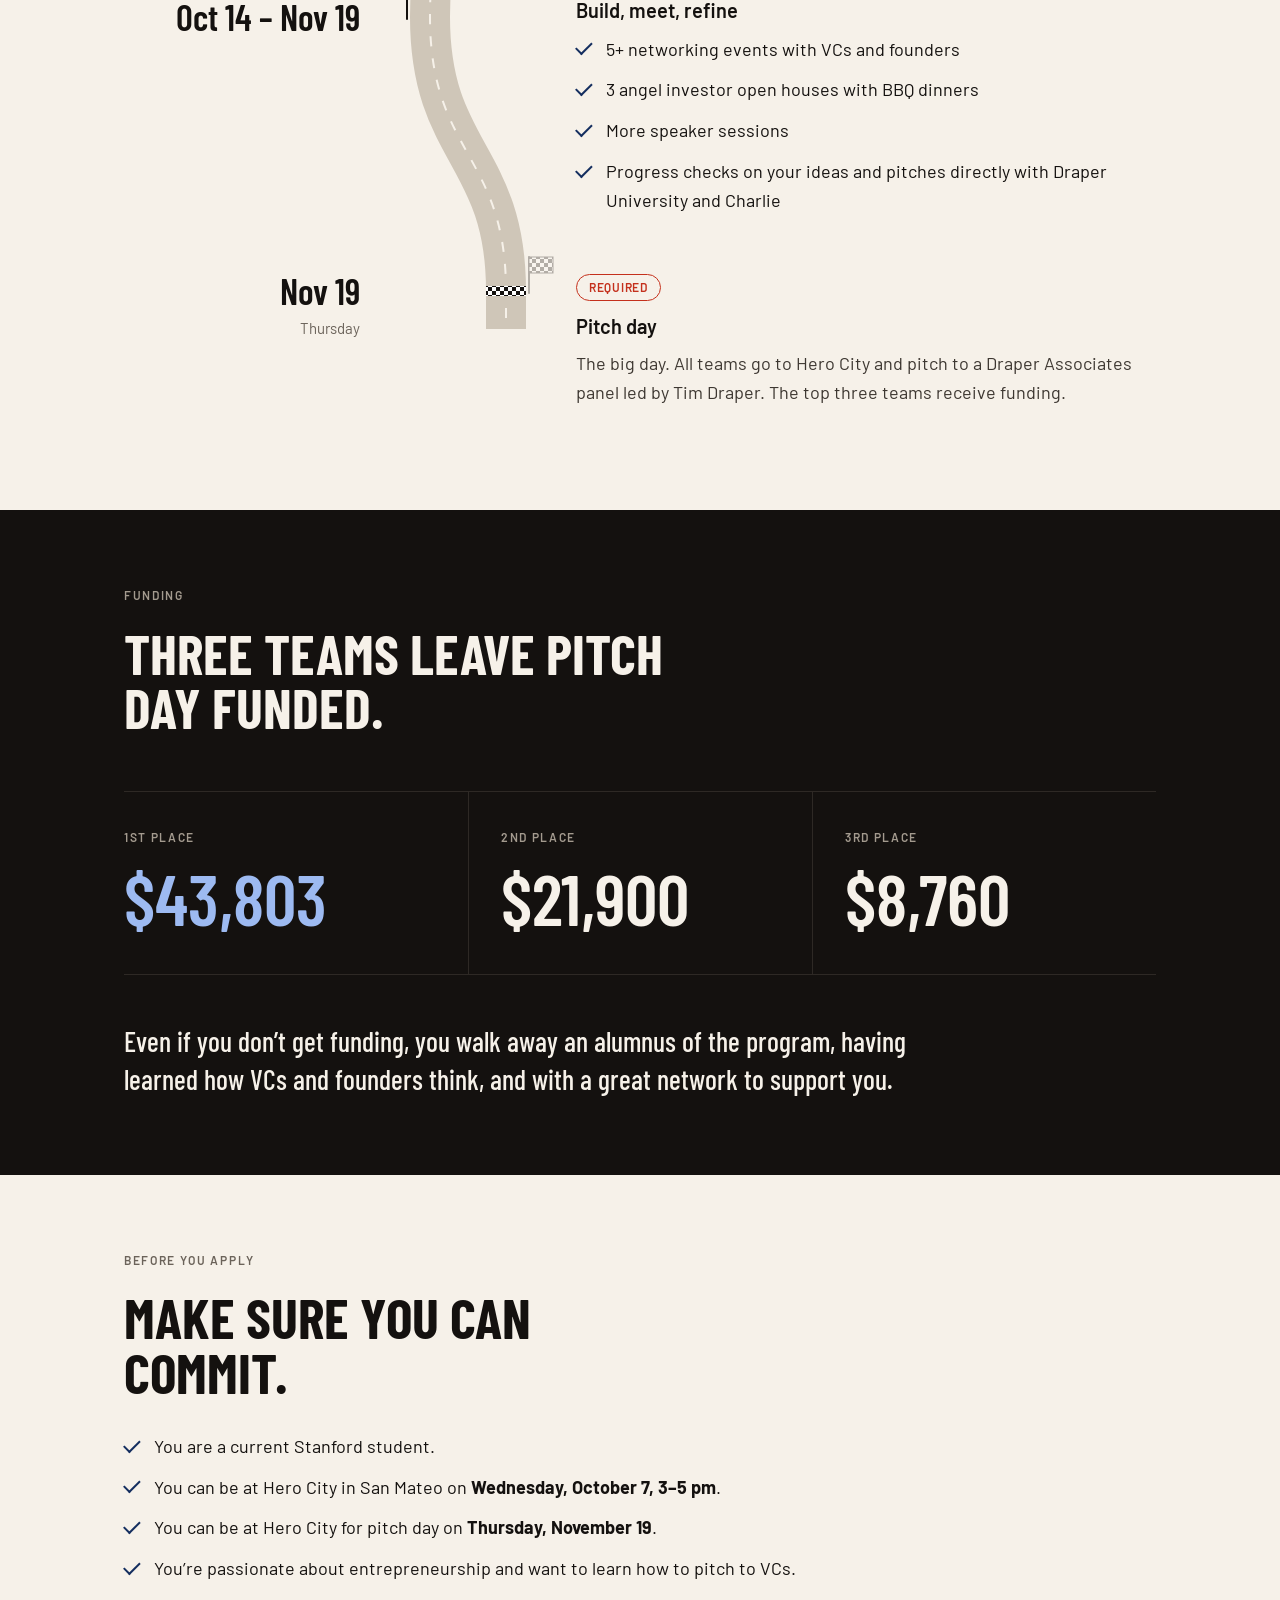
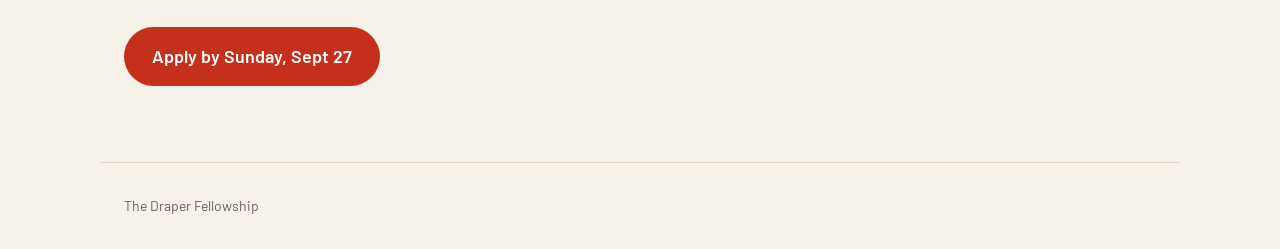
==== commit b2808269: "Deadline message: drop the panel, just larger text Co-Authored-By: Claude Fable 5.1 <noreply@anthrop" ====
--- a/docs/index.html
+++ b/docs/index.html
@@ -13,7 +13,7 @@
   <link rel="preconnect" href="https://fonts.googleapis.com">
   <link rel="preconnect" href="https://fonts.gstatic.com" crossorigin>
   <link href="https://fonts.googleapis.com/css2?family=Barlow+Condensed:ital,wght@0,500;0,600;0,700;1,700&family=Barlow:wght@400;500;600&display=swap" rel="stylesheet">
-  <link rel="stylesheet" href="styles.css?v=24">
+  <link rel="stylesheet" href="styles.css?v=25">
   <script src="main.js?v=15" defer></script>
 </head>
 <body>
--- a/docs/styles.css
+++ b/docs/styles.css
@@ -187,21 +187,7 @@
 
 .until { margin-top: 22px; color: #d5cdc1; }
 
-.closed-note {
-  max-width: 40ch;
-  margin: clamp(28px, 4vw, 44px) auto 0;
-  padding: clamp(18px, 2.4vw, 28px) clamp(20px, 3vw, 36px);
-  border: 1px solid color-mix(in srgb, var(--accent) 55%, transparent);
-  border-radius: 16px;
-  background: rgba(20, 17, 15, 0.6);
-  -webkit-backdrop-filter: blur(6px);
-  backdrop-filter: blur(6px);
-  box-shadow: 0 0 0 6px color-mix(in srgb, var(--accent) 10%, transparent);
-  font-size: clamp(1.25rem, 2.3vw, 1.75rem);
-  font-weight: 500;
-  line-height: 1.45;
-  color: var(--paper);
-}
+.closed-note { max-width: 40ch; margin: clamp(28px, 4vw, 44px) auto 0; font-size: clamp(1.375rem, 2.6vw, 2rem); font-weight: 500; line-height: 1.4; color: var(--paper); }
 .closed-note a { color: var(--accent); text-underline-offset: 4px; }
 
 .intro { max-width: 62ch; margin-top: 24px; font-size: 1.1875rem; color: #3d3731; }
